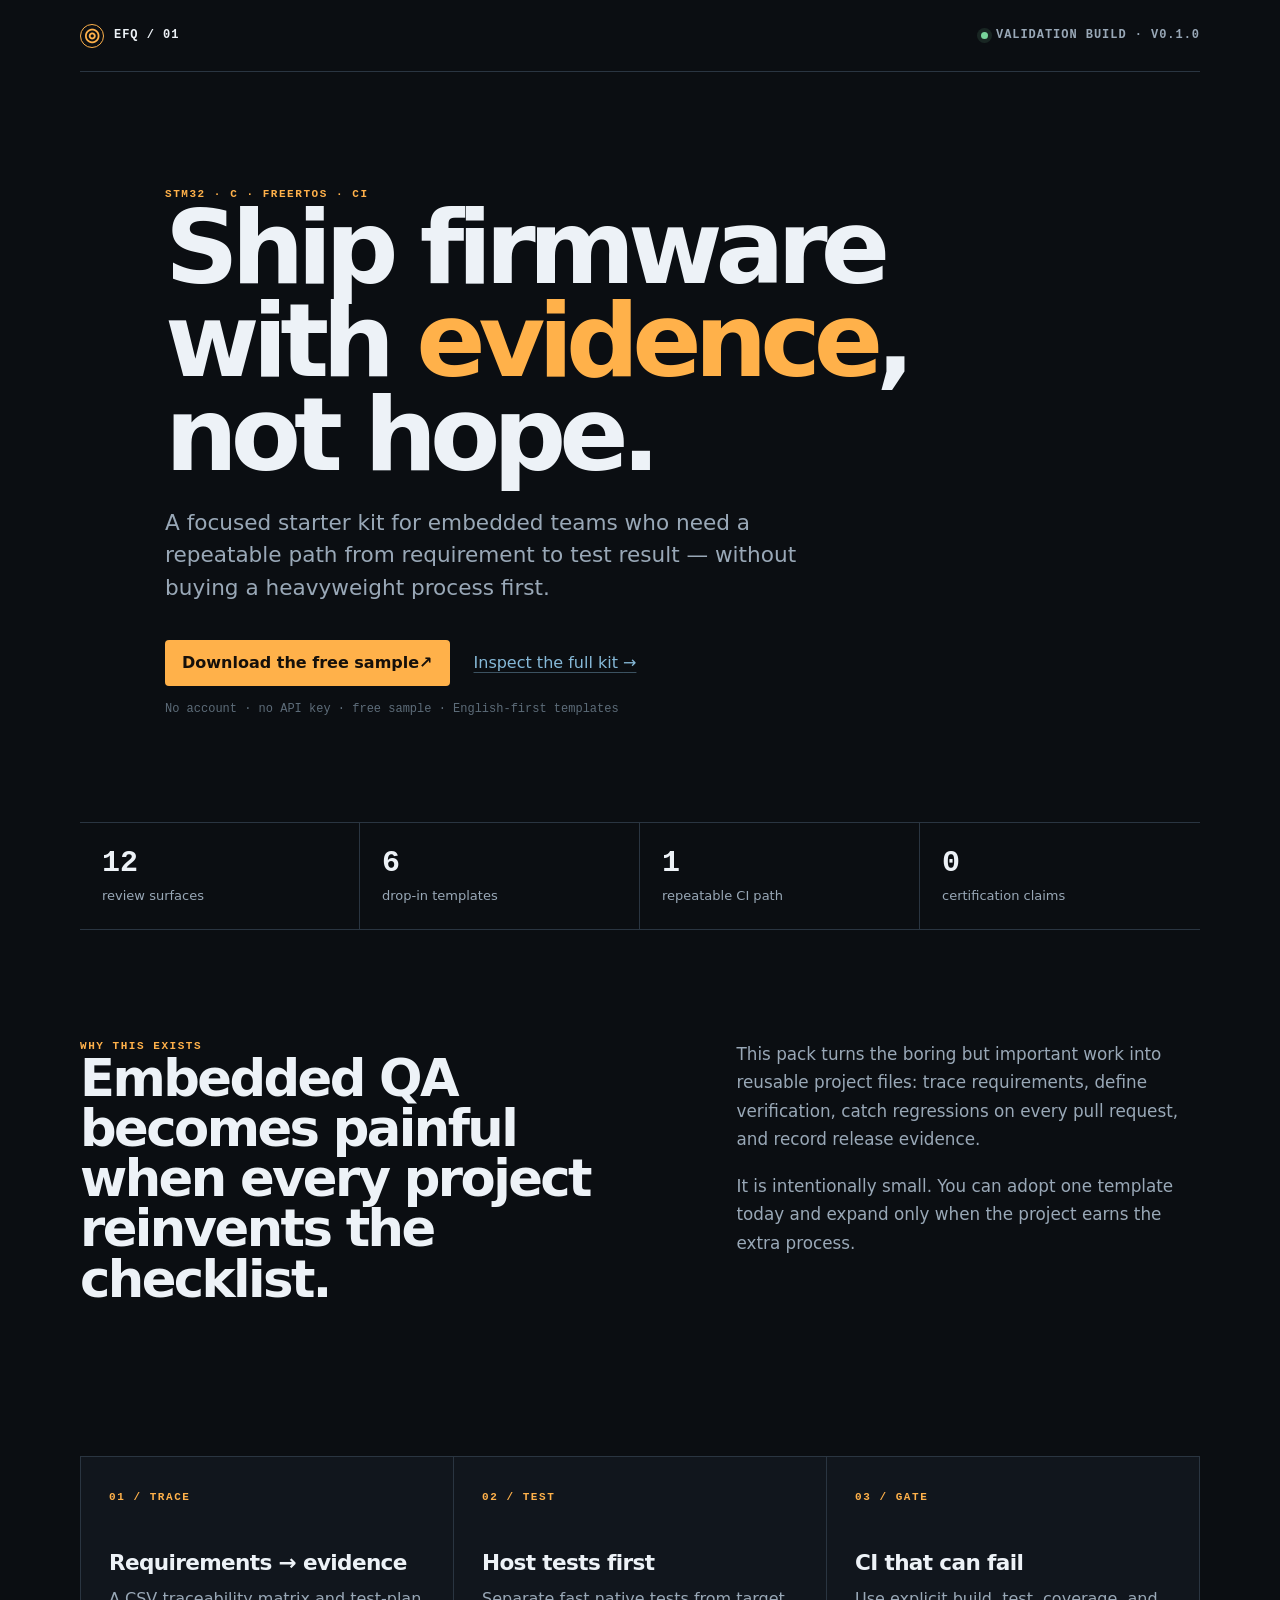
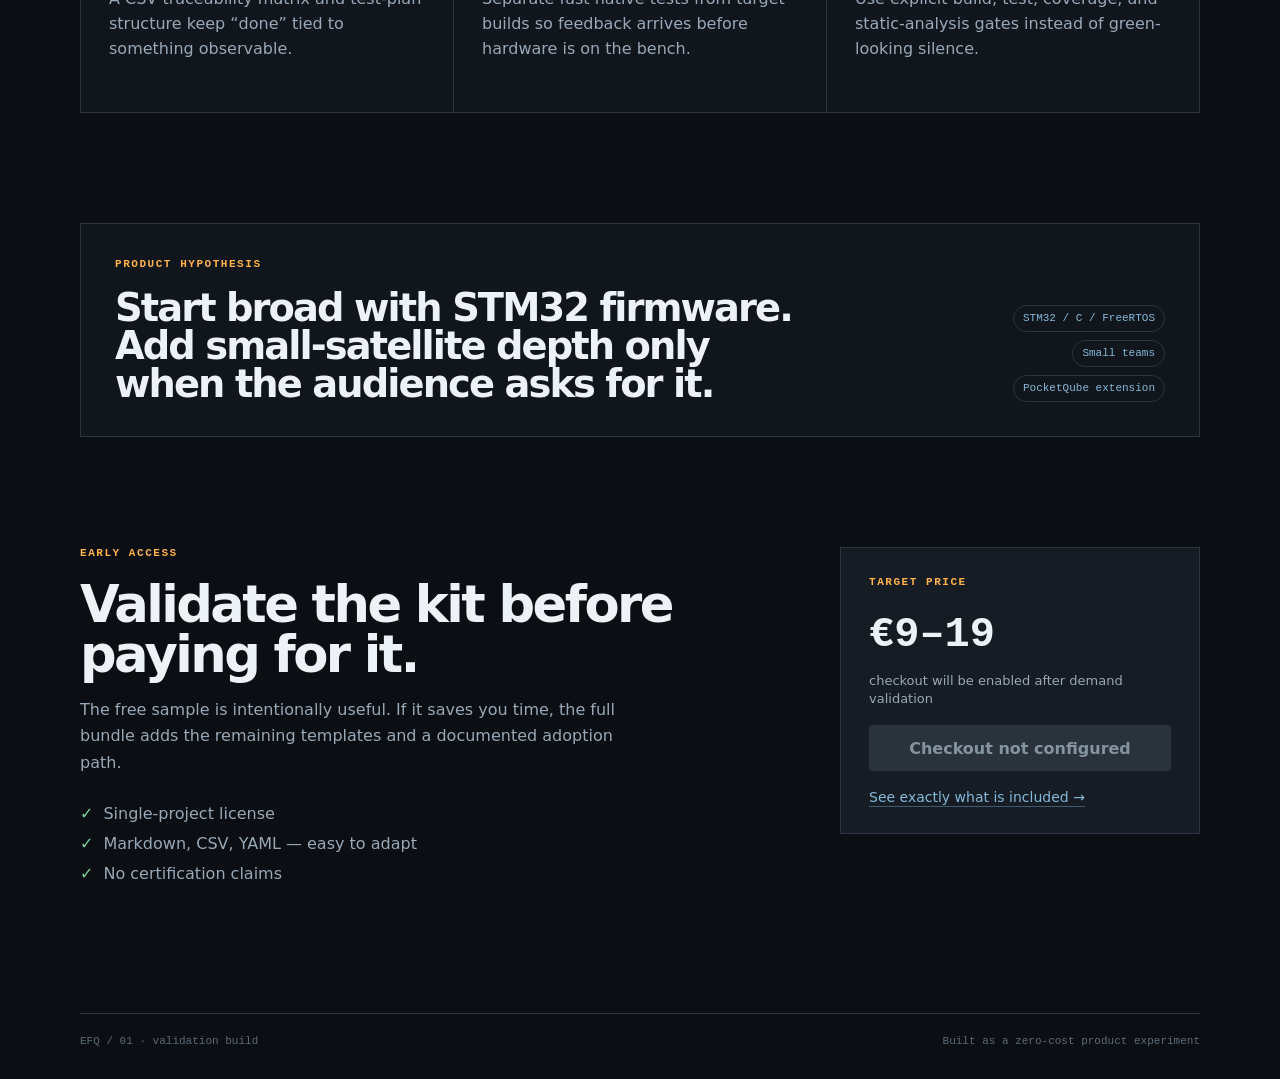
==== site/index.html @ 73459c37 "feat: create embedded firmware QA product validation kit" ====
<!doctype html>
<html lang="en">
<head>
  <meta charset="utf-8">
  <meta name="viewport" content="width=device-width, initial-scale=1">
  <meta name="description" content="A practical STM32 embedded firmware QA starter kit: tests, traceability, CI, and fault-handling templates.">
  <meta name="theme-color" content="#0b0e12">
  <title>STM32 Embedded Firmware QA Starter Kit</title>
  <link rel="stylesheet" href="styles.css">
</head>
<body>
  <header class="topbar">
    <a class="brand" href="./" aria-label="Embedded Firmware QA home">
      <span class="brand-mark" aria-hidden="true">◎</span>
      <span>EFQ / 01</span>
    </a>
    <span class="status"><i></i> validation build · v0.1.0</span>
  </header>

  <main>
    <section class="hero shell">
      <div class="eyebrow">STM32 · C · FREERTOS · CI</div>
      <h1>Ship firmware with <em>evidence</em>, not hope.</h1>
      <p class="lede">A focused starter kit for embedded teams who need a repeatable path from requirement to test result — without buying a heavyweight process first.</p>
      <div class="hero-actions">
        <a class="button button-primary" href="sample-checklist.md">Download the free sample <span>↗</span></a>
        <a class="text-link" href="kit-preview.html">Inspect the full kit <span>→</span></a>
      </div>
      <p class="microcopy">No account · no API key · free sample · English-first templates</p>
    </section>

    <section class="signal-bar shell" aria-label="Kit summary">
      <div><strong>12</strong><span>review surfaces</span></div>
      <div><strong>6</strong><span>drop-in templates</span></div>
      <div><strong>1</strong><span>repeatable CI path</span></div>
      <div><strong>0</strong><span>certification claims</span></div>
    </section>

    <section class="split shell">
      <div>
        <div class="section-kicker">WHY THIS EXISTS</div>
        <h2>Embedded QA becomes painful when every project reinvents the checklist.</h2>
      </div>
      <div class="prose">
        <p>This pack turns the boring but important work into reusable project files: trace requirements, define verification, catch regressions on every pull request, and record release evidence.</p>
        <p>It is intentionally small. You can adopt one template today and expand only when the project earns the extra process.</p>
      </div>
    </section>

    <section class="cards shell" aria-label="What's inside">
      <article class="card">
        <span class="card-index">01 / TRACE</span>
        <h3>Requirements → evidence</h3>
        <p>A CSV traceability matrix and test-plan structure keep “done” tied to something observable.</p>
      </article>
      <article class="card">
        <span class="card-index">02 / TEST</span>
        <h3>Host tests first</h3>
        <p>Separate fast native tests from target builds so feedback arrives before hardware is on the bench.</p>
      </article>
      <article class="card">
        <span class="card-index">03 / GATE</span>
        <h3>CI that can fail</h3>
        <p>Use explicit build, test, coverage, and static-analysis gates instead of green-looking silence.</p>
      </article>
    </section>

    <section class="callout shell">
      <div>
        <div class="section-kicker">PRODUCT HYPOTHESIS</div>
        <h2>Start broad with STM32 firmware. Add small-satellite depth only when the audience asks for it.</h2>
      </div>
      <div class="callout-meta">
        <span class="pill">STM32 / C / FreeRTOS</span>
        <span class="pill">Small teams</span>
        <span class="pill">PocketQube extension</span>
      </div>
    </section>

    <section class="offer shell">
      <div class="offer-copy">
        <div class="section-kicker">EARLY ACCESS</div>
        <h2>Validate the kit before paying for it.</h2>
        <p>The free sample is intentionally useful. If it saves you time, the full bundle adds the remaining templates and a documented adoption path.</p>
        <ul class="ticks">
          <li>Single-project license</li>
          <li>Markdown, CSV, YAML — easy to adapt</li>
          <li>No certification claims</li>
        </ul>
      </div>
      <div class="offer-panel" id="checkout">
        <span class="price-label">TARGET PRICE</span>
        <strong class="price">€9–19</strong>
        <span class="price-note">checkout will be enabled after demand validation</span>
        <a class="button button-disabled" data-checkout-url="" href="#checkout" aria-disabled="true">Checkout not configured</a>
        <a class="text-link" href="kit-preview.html">See exactly what is included →</a>
      </div>
    </section>
  </main>

  <footer class="footer shell">
    <span>EFQ / 01 · validation build</span>
    <span>Built as a zero-cost product experiment</span>
  </footer>
  <script src="site.js" defer></script>
</body>
</html>
---- site/styles.css ----
:root {
  --bg: #0b0e12;
  --panel: #11161d;
  --panel-2: #151c24;
  --line: #2a3541;
  --text: #edf2f7;
  --muted: #99a8b7;
  --faint: #5d6c79;
  --orange: #ffb14a;
  --blue: #86b9d8;
  --green: #78d49b;
  --max: 1120px;
}

* { box-sizing: border-box; }
html { background: var(--bg); color: var(--text); font-family: Inter, ui-sans-serif, system-ui, -apple-system, BlinkMacSystemFont, "Segoe UI", sans-serif; }
body { margin: 0; min-width: 320px; background: var(--bg); }
a { color: inherit; }
.shell { width: min(calc(100% - 40px), var(--max)); margin-inline: auto; }
.topbar { width: min(calc(100% - 40px), var(--max)); margin: 0 auto; min-height: 72px; display: flex; align-items: center; justify-content: space-between; border-bottom: 1px solid var(--line); color: var(--muted); font: 600 12px/1.2 ui-monospace, SFMono-Regular, Menlo, monospace; letter-spacing: .08em; text-transform: uppercase; }
.brand { display: inline-flex; align-items: center; gap: 10px; text-decoration: none; color: var(--text); }
.brand-mark { display: grid; place-items: center; width: 24px; height: 24px; border: 1px solid var(--orange); border-radius: 50%; color: var(--orange); font-size: 18px; line-height: 1; }
.status { display: inline-flex; align-items: center; gap: 8px; }
.status i { display: inline-block; width: 7px; height: 7px; border-radius: 50%; background: var(--green); box-shadow: 0 0 0 4px rgba(120, 212, 155, .12); }
.hero { padding: 116px 0 92px; max-width: 950px; }
.eyebrow, .section-kicker, .card-index, .price-label { color: var(--orange); font: 700 11px/1.2 ui-monospace, SFMono-Regular, Menlo, monospace; letter-spacing: .14em; text-transform: uppercase; }
h1, h2, h3, p { margin-top: 0; }
h1 { max-width: 850px; margin-bottom: 26px; font-size: clamp(3.4rem, 8vw, 7.4rem); line-height: .91; letter-spacing: -.07em; font-weight: 720; }
h1 em { color: var(--orange); font-style: normal; }
.lede { max-width: 650px; color: var(--muted); font-size: clamp(1.1rem, 2vw, 1.35rem); line-height: 1.5; }
.hero-actions { display: flex; align-items: center; flex-wrap: wrap; gap: 24px; margin-top: 36px; }
.button { display: inline-flex; align-items: center; justify-content: center; min-height: 46px; padding: 0 17px; border-radius: 4px; text-decoration: none; font-weight: 750; transition: transform 150ms ease, background-color 150ms ease, color 150ms ease; }
.button:active { transform: scale(.96); }
.button-primary { background: var(--orange); color: #16100a; }
.button-primary:hover { background: #ffc36b; }
.button-disabled { background: #2a333c; color: #8493a0; cursor: not-allowed; }
.text-link { color: var(--blue); text-underline-offset: 4px; text-decoration-color: rgba(134, 185, 216, .4); }
.text-link:hover { color: var(--text); }
.microcopy { margin-top: 15px; color: var(--faint); font: 12px/1.4 ui-monospace, SFMono-Regular, Menlo, monospace; }
.signal-bar { display: grid; grid-template-columns: repeat(4, 1fr); border-block: 1px solid var(--line); }
.signal-bar div { min-height: 105px; padding: 25px 22px; border-right: 1px solid var(--line); }
.signal-bar div:last-child { border-right: 0; }
.signal-bar strong { display: block; margin-bottom: 7px; color: var(--text); font: 700 30px/1 ui-monospace, SFMono-Regular, Menlo, monospace; }
.signal-bar span { color: var(--muted); font-size: 13px; }
.split { display: grid; grid-template-columns: 1.1fr .9fr; gap: 90px; padding: 110px 0; }
h2 { font-size: clamp(2rem, 4vw, 3.6rem); line-height: .98; letter-spacing: -.05em; font-weight: 680; }
.prose { max-width: 500px; color: var(--muted); line-height: 1.7; font-size: 1.05rem; }
.prose p + p { margin-top: 18px; }
.cards { display: grid; grid-template-columns: repeat(3, 1fr); gap: 1px; background: var(--line); border: 1px solid var(--line); }
.card { min-height: 255px; padding: 28px; background: var(--panel); }
.card h3 { margin: 46px 0 12px; font-size: 1.35rem; letter-spacing: -.03em; }
.card p { color: var(--muted); line-height: 1.55; }
.callout { display: flex; align-items: end; justify-content: space-between; gap: 40px; margin-top: 110px; padding: 34px; border: 1px solid var(--line); background: var(--panel); }
.callout h2 { max-width: 680px; margin: 18px 0 0; font-size: clamp(1.8rem, 3vw, 2.65rem); }
.callout-meta { display: flex; flex-direction: column; align-items: flex-end; gap: 8px; white-space: nowrap; }
.pill { padding: 7px 9px; border: 1px solid var(--line); border-radius: 999px; color: var(--blue); font: 11px/1 ui-monospace, SFMono-Regular, Menlo, monospace; }
.offer { display: grid; grid-template-columns: 1fr 360px; gap: 70px; padding: 110px 0 130px; }
.offer-copy h2 { max-width: 620px; margin: 18px 0; }
.offer-copy p { max-width: 550px; color: var(--muted); line-height: 1.65; }
.ticks { display: grid; gap: 11px; padding: 0; margin: 28px 0 0; list-style: none; color: var(--muted); }
.ticks li::before { content: "✓"; margin-right: 10px; color: var(--green); font-weight: 800; }
.offer-panel { align-self: start; display: grid; gap: 16px; padding: 28px; border: 1px solid var(--line); background: var(--panel-2); }
.price { display: block; margin-top: 8px; color: var(--text); font: 700 42px/1 ui-monospace, SFMono-Regular, Menlo, monospace; }
.price-note { color: var(--muted); font-size: 13px; line-height: 1.45; }
.offer-panel .text-link { margin-top: 2px; font-size: 14px; }
.footer { display: flex; justify-content: space-between; gap: 20px; padding: 20px 0 30px; border-top: 1px solid var(--line); color: var(--faint); font: 11px/1.4 ui-monospace, SFMono-Regular, Menlo, monospace; }
@media (max-width: 760px) {
  .shell, .topbar { width: min(calc(100% - 28px), var(--max)); }
  .hero { padding: 78px 0 70px; }
  .status { display: none; }
  .signal-bar { grid-template-columns: repeat(2, 1fr); }
  .signal-bar div:nth-child(2) { border-right: 0; }
  .signal-bar div:nth-child(-n+2) { border-bottom: 1px solid var(--line); }
  .split, .offer { grid-template-columns: 1fr; gap: 30px; padding: 78px 0; }
  .cards { grid-template-columns: 1fr; }
  .callout { align-items: flex-start; flex-direction: column; margin-top: 78px; }
  .callout-meta { align-items: flex-start; }
  .footer { flex-direction: column; }
}
@media (prefers-reduced-motion: reduce) { *, *::before, *::after { scroll-behavior: auto !important; transition-duration: .01ms !important; } }
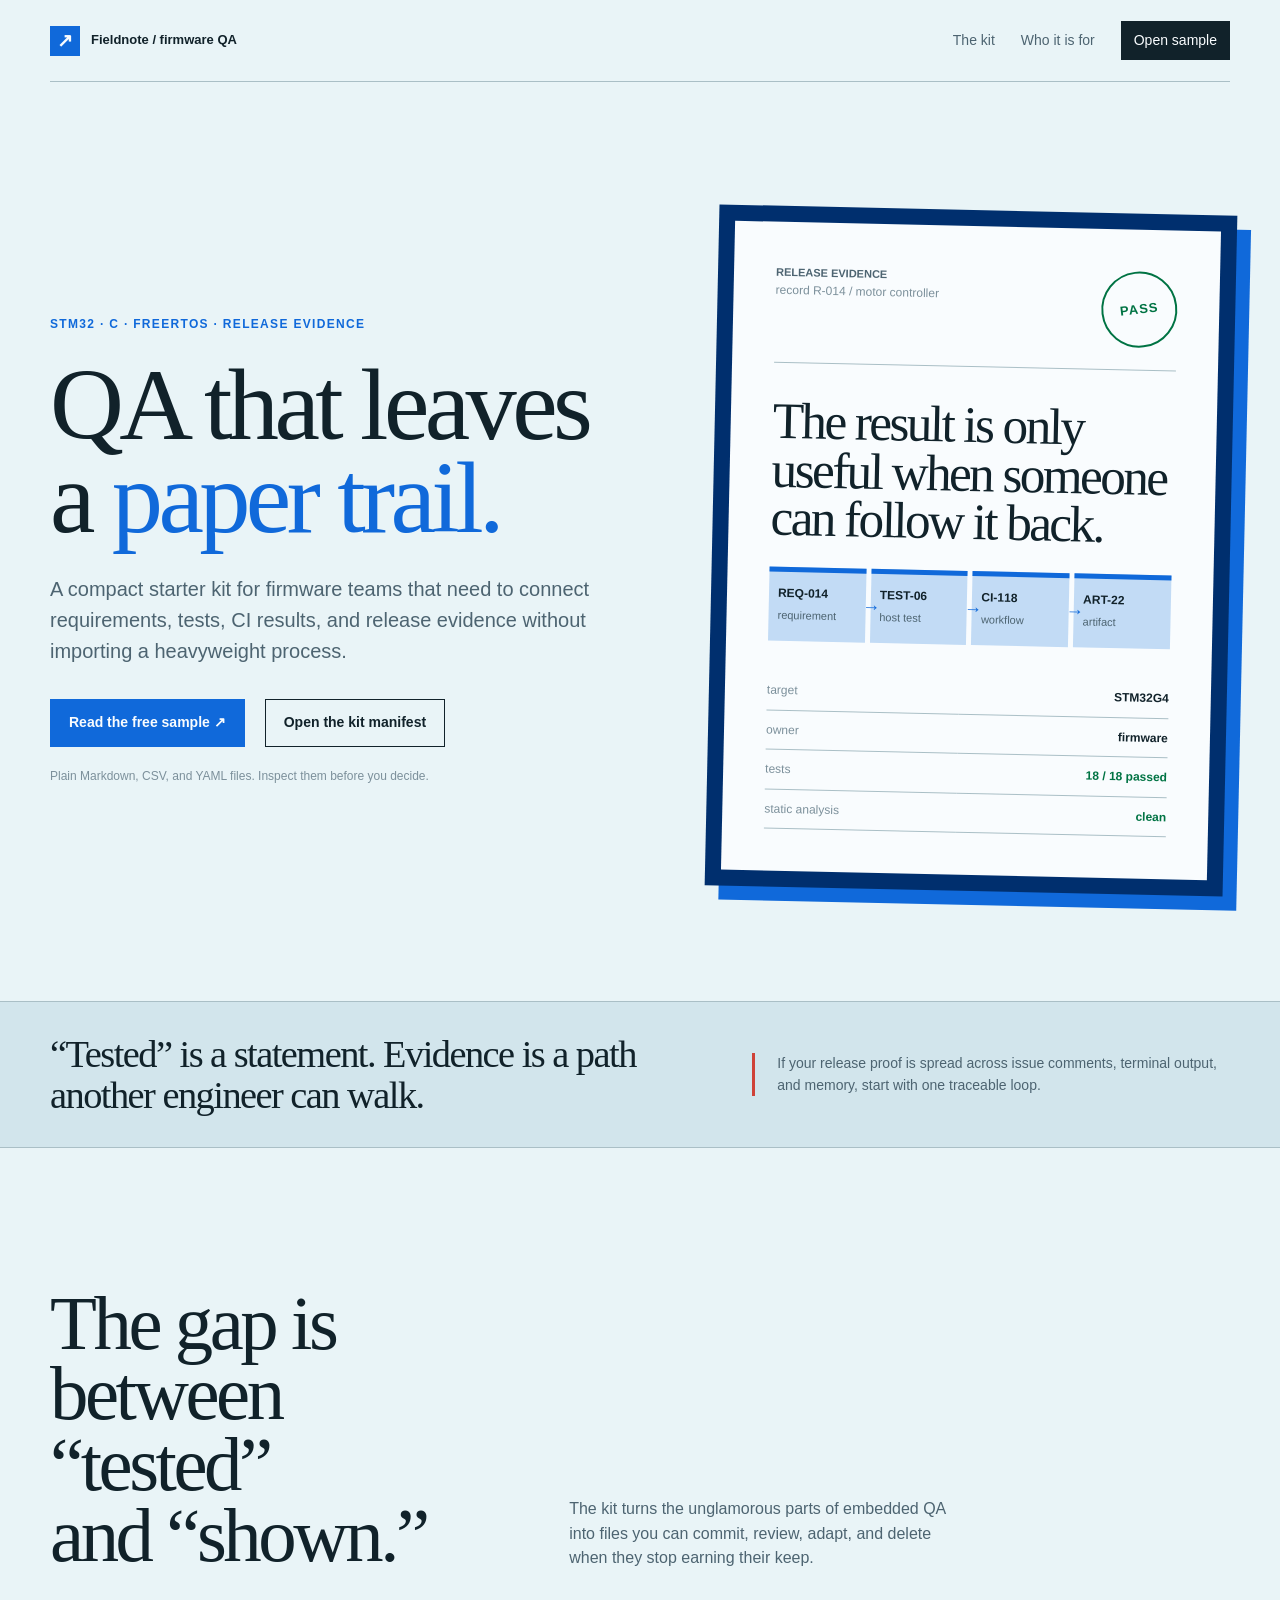
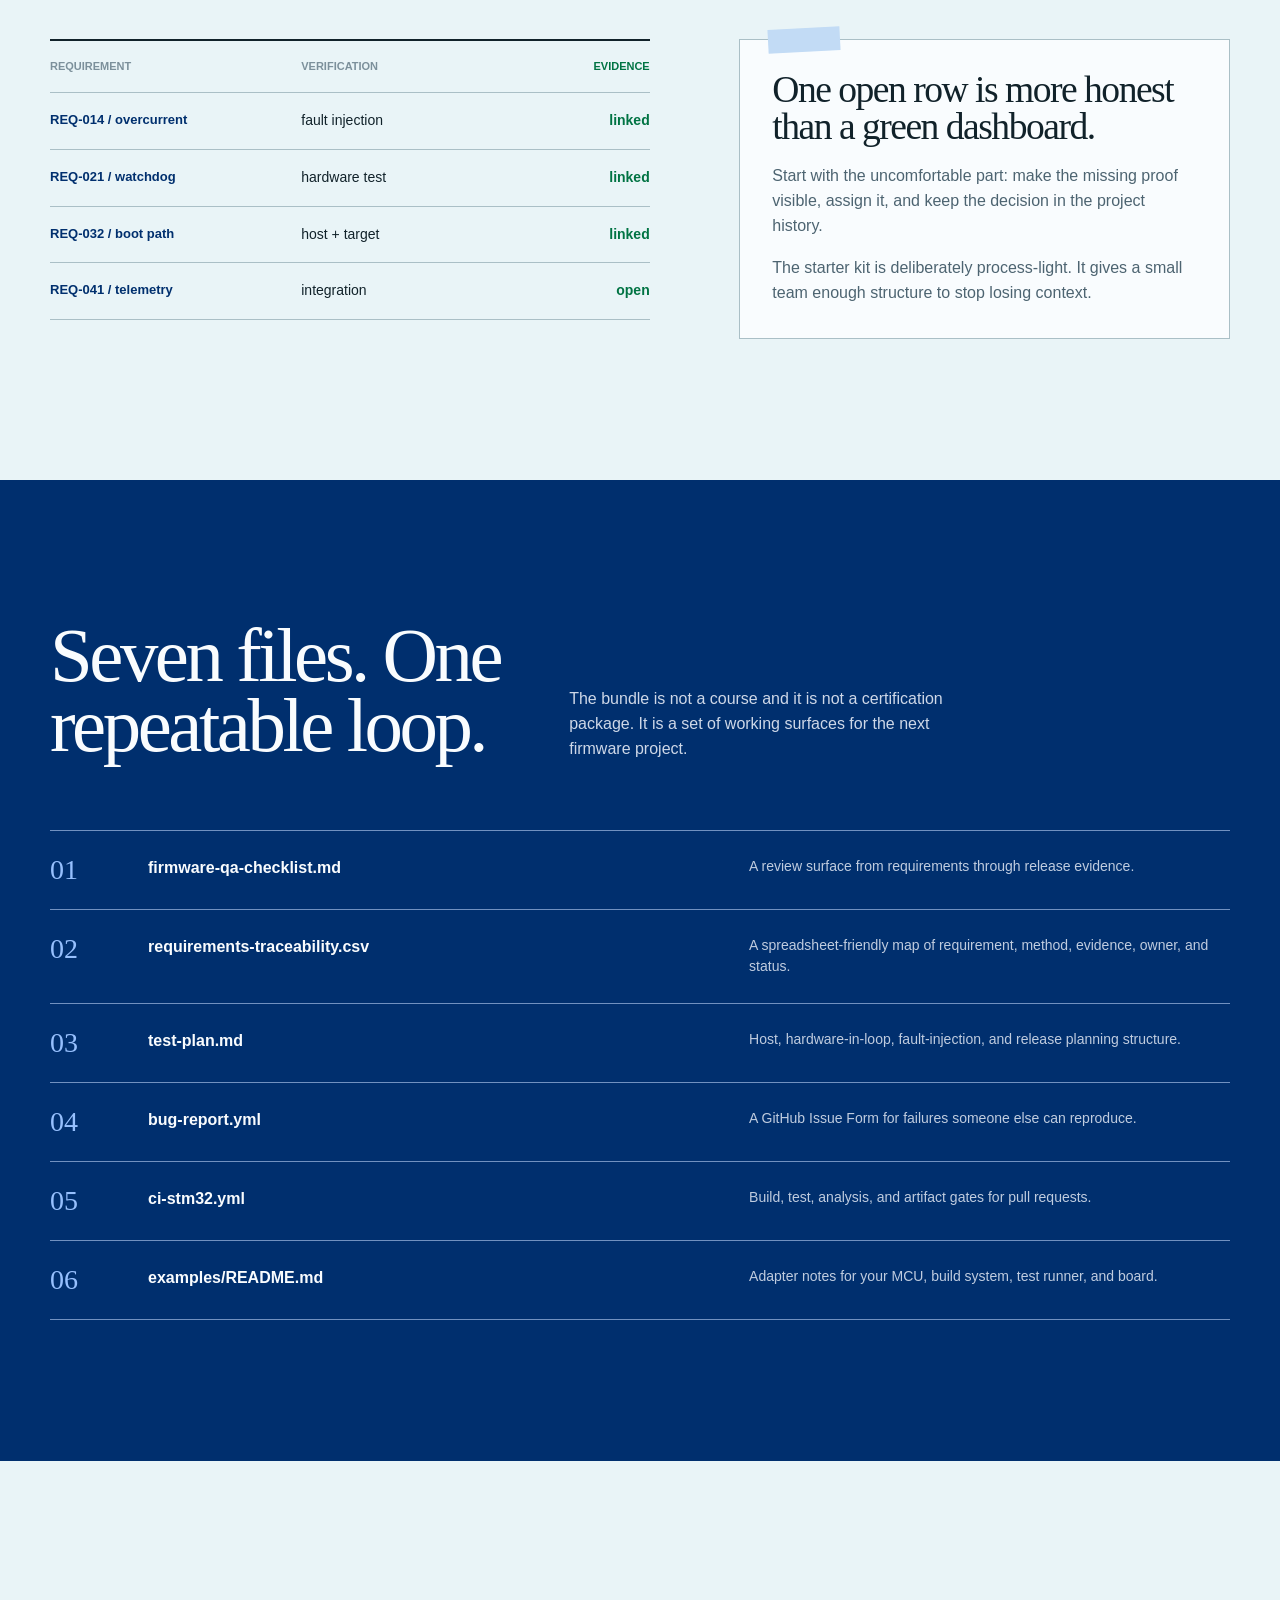
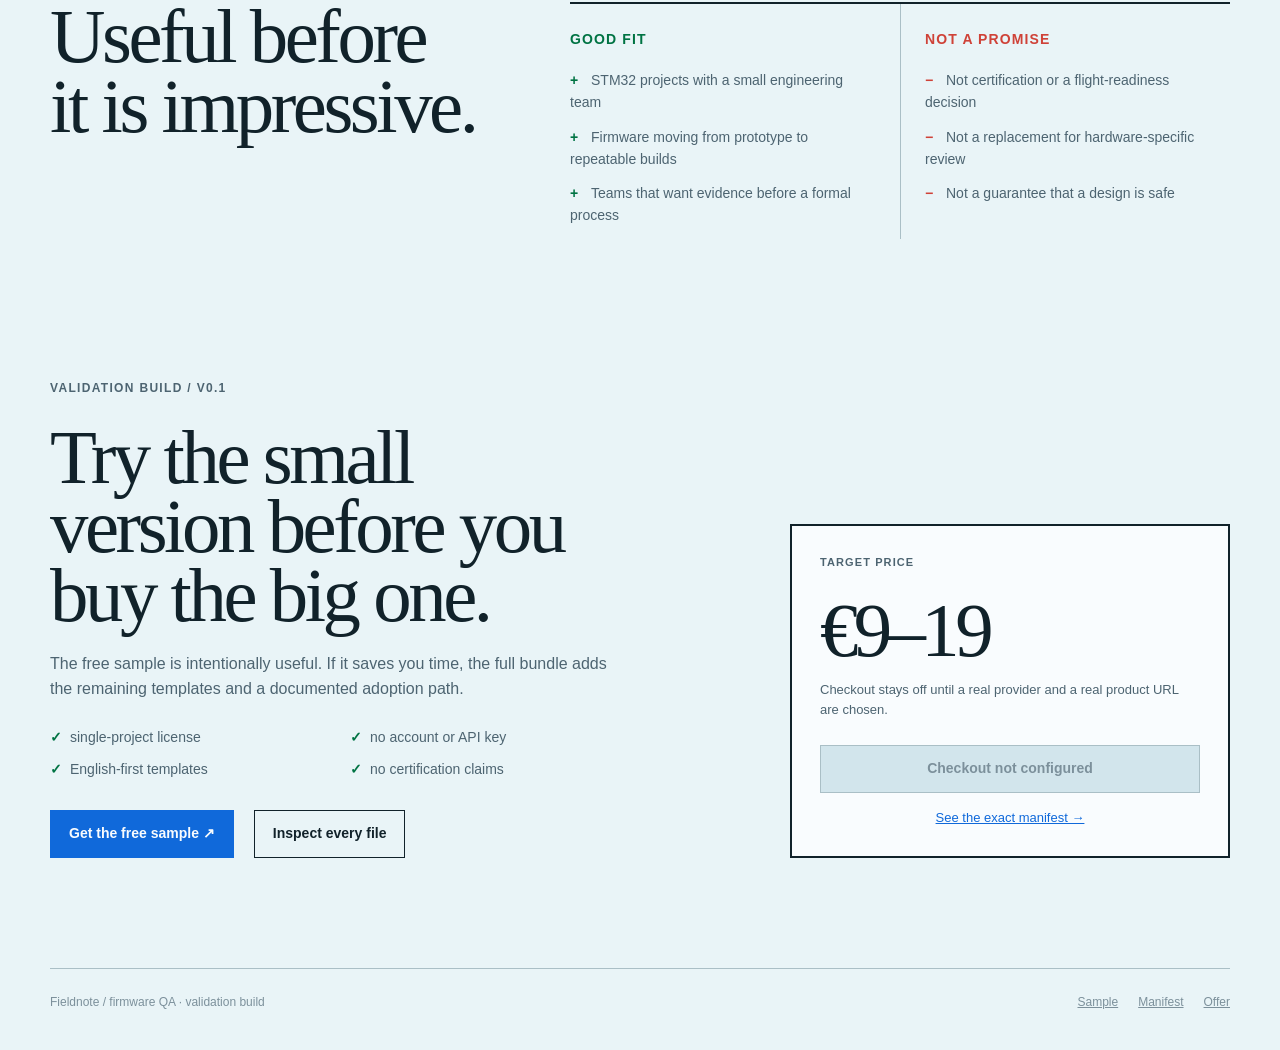
==== commit 7b17d0f0: "redesign: replace generic EFQ landing with Fieldnote report system" ====
--- a/site/index.html
+++ b/site/index.html
@@ -3,105 +3,366 @@
 <head>
   <meta charset="utf-8">
   <meta name="viewport" content="width=device-width, initial-scale=1">
-  <meta name="description" content="A practical STM32 embedded firmware QA starter kit: tests, traceability, CI, and fault-handling templates.">
-  <meta name="theme-color" content="#0b0e12">
+  <meta name="description" content="A practical STM32 embedded firmware QA starter kit: traceability, tests, CI, and release evidence templates.">
+  <meta name="theme-color" content="#eef2f4">
   <title>STM32 Embedded Firmware QA Starter Kit</title>
-  <link rel="stylesheet" href="styles.css">
+  <style>
+:root {
+  --paper: oklch(96% 0.012 220);
+  --paper-deep: oklch(91% 0.022 220);
+  --white: oklch(99% 0.004 220);
+  --ink: oklch(24% 0.028 232);
+  --muted: oklch(49% 0.035 232);
+  --quiet: oklch(64% 0.028 232);
+  --line: oklch(79% 0.025 220);
+  --blue: oklch(54% 0.19 258);
+  --blue-deep: oklch(32% 0.12 258);
+  --blue-pale: oklch(88% 0.045 250);
+  --red: oklch(58% 0.18 28);
+  --green: oklch(48% 0.13 160);
+  --max: 1180px;
+  --display: Georgia, "Times New Roman", serif;
+  --text: Arial, Helvetica, sans-serif;
+  --ease-out: cubic-bezier(0.23, 1, 0.32, 1);
+}
+
+* { box-sizing: border-box; }
+html { scroll-behavior: smooth; color-scheme: light; background: var(--paper); }
+body {
+  margin: 0;
+  min-width: 320px;
+  color: var(--ink);
+  background: var(--paper);
+  font-family: var(--text);
+  font-size: 16px;
+  line-height: 1.55;
+}
+a { color: inherit; }
+img, svg { display: block; max-width: 100%; }
+button, a { -webkit-tap-highlight-color: transparent; }
+:focus-visible { outline: 3px solid var(--blue); outline-offset: 4px; }
+
+.shell { width: min(calc(100% - 48px), var(--max)); margin-inline: auto; }
+.site-header {
+  display: flex;
+  align-items: center;
+  justify-content: space-between;
+  min-height: 82px;
+  border-bottom: 1px solid var(--line);
+}
+.wordmark { display: inline-flex; align-items: center; gap: 11px; text-decoration: none; font-size: 13px; font-weight: 800; }
+.wordmark-mark { display: grid; place-items: center; width: 30px; height: 30px; color: var(--white); background: var(--blue); font-family: var(--display); font-size: 19px; line-height: 1; }
+.header-nav { display: flex; align-items: center; gap: 26px; font-size: 14px; }
+.header-nav a { text-decoration: none; color: var(--muted); }
+.header-nav a:hover { color: var(--blue); }
+.header-nav .nav-cta { padding: 9px 13px; color: var(--white); background: var(--ink); }
+
+.hero { display: grid; grid-template-columns: minmax(0, 1.05fr) minmax(360px, .95fr); gap: clamp(42px, 7vw, 100px); align-items: center; padding: clamp(72px, 10vw, 138px) 0 110px; }
+.hero-copy { max-width: 650px; }
+.kicker { margin-bottom: 24px; color: var(--blue); font-size: 12px; font-weight: 800; letter-spacing: .11em; text-transform: uppercase; }
+h1, h2, h3, p { margin-top: 0; }
+h1, h2 { font-family: var(--display); font-weight: 400; letter-spacing: -.045em; text-wrap: balance; }
+h1 { max-width: 680px; margin-bottom: 30px; font-size: clamp(3.6rem, 8vw, 7.6rem); line-height: .91; }
+h1 em { color: var(--blue); font-style: normal; }
+.lede { max-width: 590px; margin-bottom: 32px; color: var(--muted); font-size: clamp(1.08rem, 1.8vw, 1.25rem); line-height: 1.55; text-wrap: pretty; }
+.actions { display: flex; align-items: center; flex-wrap: wrap; gap: 20px; }
+.button { display: inline-flex; align-items: center; justify-content: center; min-height: 48px; padding: 0 18px; border: 1px solid transparent; text-decoration: none; font-size: 14px; font-weight: 800; transition: transform 160ms var(--ease-out), background-color 160ms ease, color 160ms ease, border-color 160ms ease; }
+.button:active { transform: scale(.97); }
+.button-primary { color: var(--white); background: var(--blue); }
+.button-primary:hover { background: var(--blue-deep); }
+.button-secondary { border-color: var(--ink); color: var(--ink); background: transparent; }
+.button-secondary:hover { color: var(--white); background: var(--ink); }
+.button-disabled { color: var(--quiet); border-color: var(--line); background: var(--paper-deep); cursor: not-allowed; }
+.hero-caption { margin: 20px 0 0; color: var(--quiet); font-size: 12px; }
+
+.evidence-card { position: relative; padding: 16px; background: var(--blue-deep); box-shadow: 14px 14px 0 var(--blue); transform: rotate(1.25deg); }
+.evidence-sheet { min-height: 450px; padding: clamp(24px, 4vw, 42px); background: var(--white); }
+.sheet-top { display: flex; align-items: flex-start; justify-content: space-between; gap: 20px; padding-bottom: 22px; border-bottom: 1px solid var(--line); }
+.sheet-label { color: var(--muted); font-size: 11px; font-weight: 800; text-transform: uppercase; }
+.sheet-id { color: var(--quiet); font-size: 12px; }
+.pass-stamp { display: inline-grid; place-items: center; width: 76px; height: 76px; border: 2px solid var(--green); border-radius: 50%; color: var(--green); font-size: 13px; font-weight: 900; letter-spacing: .08em; transform: rotate(-8deg); }
+.sheet-title { margin: 34px 0 24px; font-family: var(--display); font-size: clamp(2rem, 4vw, 3.25rem); font-weight: 400; letter-spacing: -.05em; line-height: .95; }
+.evidence-rail { display: grid; grid-template-columns: repeat(4, 1fr); gap: 5px; margin: 22px 0 30px; }
+.rail-step { position: relative; min-height: 74px; padding: 12px 9px; border-top: 5px solid var(--blue); background: var(--blue-pale); }
+.rail-step::after { content: "→"; position: absolute; top: 20px; right: -15px; z-index: 1; color: var(--blue); font-size: 18px; font-weight: 700; }
+.rail-step:last-child::after { display: none; }
+.rail-step strong, .rail-step span { display: block; }
+.rail-step strong { margin-bottom: 6px; font-size: 12px; }
+.rail-step span { color: var(--muted); font-size: 11px; line-height: 1.2; }
+.sheet-table { width: 100%; border-collapse: collapse; font-size: 12px; }
+.sheet-table th, .sheet-table td { padding: 10px 0; border-bottom: 1px solid var(--line); text-align: left; }
+.sheet-table th { color: var(--quiet); font-weight: 400; }
+.sheet-table td { font-weight: 700; }
+.sheet-table td:last-child { text-align: right; }
+.ok { color: var(--green); }
+
+.intro-band { border-block: 1px solid var(--line); background: var(--paper-deep); }
+.intro-band-inner { display: grid; grid-template-columns: 1.15fr .85fr; gap: 56px; align-items: center; padding: 32px 0; }
+.intro-band p { margin: 0; font-family: var(--display); font-size: clamp(1.45rem, 3vw, 2.45rem); line-height: 1.05; letter-spacing: -.04em; }
+.intro-band aside { padding-left: 22px; border-left: 3px solid var(--red); color: var(--muted); font-size: 14px; }
+
+.section { padding: clamp(84px, 11vw, 150px) 0; }
+.section-heading { display: grid; grid-template-columns: .82fr 1.18fr; gap: 60px; align-items: end; margin-bottom: 68px; }
+.section-heading h2 { max-width: 720px; margin: 0; font-size: clamp(2.7rem, 6vw, 5.5rem); line-height: .92; }
+.section-heading p { max-width: 390px; margin: 0; color: var(--muted); }
+.trace-layout { display: grid; grid-template-columns: 1.1fr .9fr; gap: clamp(36px, 7vw, 100px); align-items: start; }
+.trace-table { border-top: 2px solid var(--ink); }
+.trace-row { display: grid; grid-template-columns: 1.2fr .8fr .9fr; gap: 18px; padding: 17px 0; border-bottom: 1px solid var(--line); font-size: 14px; }
+.trace-row.header { color: var(--quiet); font-size: 11px; font-weight: 800; text-transform: uppercase; }
+.trace-row code { color: var(--blue-deep); font-family: var(--text); font-size: 13px; font-weight: 800; }
+.trace-row span:last-child { color: var(--green); font-weight: 800; text-align: right; }
+.margin-note { position: relative; padding: 32px; border: 1px solid var(--line); background: var(--white); }
+.margin-note::before { content: ""; position: absolute; top: -12px; left: 28px; width: 72px; height: 24px; background: var(--blue-pale); transform: rotate(-3deg); }
+.margin-note h3 { margin-bottom: 18px; font-family: var(--display); font-size: 2.35rem; font-weight: 400; line-height: .98; letter-spacing: -.04em; }
+.margin-note p { margin-bottom: 18px; color: var(--muted); }
+.margin-note p:last-child { margin-bottom: 0; }
+
+.blue-field { color: var(--white); background: var(--blue-deep); }
+.blue-field .section-heading p { color: oklch(88% .025 258); }
+.blue-field .section-heading h2 { color: var(--white); }
+.file-list { border-top: 1px solid oklch(65% .08 258); }
+.file-item { display: grid; grid-template-columns: 74px 1.2fr 1fr; gap: 24px; align-items: start; padding: 25px 0; border-bottom: 1px solid oklch(65% .08 258); }
+.file-number { color: oklch(80% .1 258); font-family: var(--display); font-size: 1.75rem; line-height: 1; }
+.file-name { font-size: 1rem; font-weight: 800; }
+.file-purpose { color: oklch(84% .03 258); font-size: 14px; }
+
+.fit-section { display: grid; grid-template-columns: .8fr 1.2fr; gap: 80px; align-items: start; }
+.fit-section h2 { margin: 0; font-size: clamp(2.7rem, 6vw, 5rem); line-height: .92; }
+.fit-columns { display: grid; grid-template-columns: 1fr 1fr; gap: 0; border-top: 2px solid var(--ink); }
+.fit-column { padding: 25px 24px 12px 0; }
+.fit-column + .fit-column { padding-left: 24px; border-left: 1px solid var(--line); }
+.fit-column h3 { margin-bottom: 20px; font-size: 14px; text-transform: uppercase; letter-spacing: .08em; }
+.fit-column:first-child h3 { color: var(--green); }
+.fit-column:last-child h3 { color: var(--red); }
+.fit-column ul { display: grid; gap: 13px; padding: 0; margin: 0; list-style: none; color: var(--muted); font-size: 14px; }
+.fit-column li::before { display: inline-block; width: 21px; font-weight: 900; }
+.fit-column:first-child li::before { content: "+"; color: var(--green); }
+.fit-column:last-child li::before { content: "−"; color: var(--red); }
+
+.offer-section { display: grid; grid-template-columns: 1.2fr .8fr; gap: 80px; align-items: end; padding-bottom: 110px; }
+.offer-section h2 { max-width: 700px; margin-bottom: 22px; font-size: clamp(2.8rem, 6vw, 5.8rem); line-height: .9; }
+.offer-section p { max-width: 570px; margin-bottom: 25px; color: var(--muted); }
+.offer-list { display: grid; grid-template-columns: repeat(2, minmax(0, 1fr)); gap: 10px 30px; max-width: 570px; padding: 0; margin: 0 0 30px; list-style: none; color: var(--muted); font-size: 14px; }
+.offer-list li::before { content: "✓"; margin-right: 8px; color: var(--green); font-weight: 800; }
+.price-sheet { padding: 28px; border: 2px solid var(--ink); background: var(--white); }
+.price-label { margin: 0 0 8px; color: var(--blue); font-size: 11px; font-weight: 800; letter-spacing: .1em; text-transform: uppercase; }
+.price { display: block; margin-bottom: 15px; font-family: var(--display); font-size: clamp(3.3rem, 6vw, 5rem); font-weight: 400; line-height: .9; letter-spacing: -.06em; }
+.price-note { margin-bottom: 22px; color: var(--muted); font-size: 13px; }
+.price-sheet .button { width: 100%; }
+.price-sheet .button + a { display: block; margin-top: 15px; color: var(--blue); font-size: 13px; text-align: center; }
+
+.site-footer { display: flex; justify-content: space-between; gap: 24px; padding: 24px 0 38px; border-top: 1px solid var(--line); color: var(--quiet); font-size: 12px; }
+.site-footer nav { display: flex; gap: 20px; }
+.site-footer a:hover { color: var(--blue); }
+
+.preview-hero { padding: 90px 0 62px; }
+.preview-hero h1 { max-width: 850px; margin-bottom: 24px; font-size: clamp(3.2rem, 7vw, 7rem); }
+.preview-hero .lede { max-width: 640px; }
+.manifest-wrap { display: grid; grid-template-columns: .72fr 1.28fr; gap: 80px; align-items: start; padding: 30px 0 120px; }
+.manifest-intro { position: sticky; top: 24px; }
+.manifest-intro h2 { margin-bottom: 18px; font-size: clamp(2.2rem, 4vw, 3.8rem); line-height: .94; }
+.manifest-intro p { color: var(--muted); }
+.manifest-index { display: grid; gap: 7px; margin-top: 28px; color: var(--quiet); font-size: 12px; }
+.manifest-index span { display: flex; justify-content: space-between; gap: 12px; padding-bottom: 7px; border-bottom: 1px solid var(--line); }
+.manifest-list { border-top: 2px solid var(--ink); }
+.manifest-row { display: grid; grid-template-columns: minmax(180px, .8fr) 1.2fr; gap: 30px; padding: 25px 0; border-bottom: 1px solid var(--line); }
+.manifest-row code { color: var(--blue-deep); font-family: var(--text); font-size: 13px; font-weight: 800; overflow-wrap: anywhere; }
+.manifest-row span { color: var(--muted); font-size: 14px; }
+.boundary { display: grid; grid-template-columns: 1fr 1fr; gap: 50px; padding: 34px; border: 1px solid var(--line); background: var(--paper-deep); }
+.boundary h2 { margin: 0; font-size: 2.25rem; line-height: .95; }
+.boundary p { margin: 0; color: var(--muted); font-size: 14px; }
+
+@media (max-width: 850px) {
+  .hero, .trace-layout, .offer-section, .manifest-wrap, .fit-section { grid-template-columns: 1fr; }
+  .hero { padding-top: 75px; }
+  .evidence-card { max-width: 650px; margin: 0 auto; }
+  .intro-band-inner, .section-heading { grid-template-columns: 1fr; gap: 22px; }
+  .section-heading { margin-bottom: 45px; }
+  .manifest-intro { position: static; }
+  .offer-section { gap: 42px; }
+}
+@media (max-width: 620px) {
+  .shell { width: min(calc(100% - 30px), var(--max)); }
+  .site-header { min-height: 70px; }
+  .header-nav a:not(.nav-cta) { display: none; }
+  h1 { font-size: clamp(3.2rem, 16vw, 5.2rem); }
+  .evidence-card { padding: 9px; box-shadow: 8px 8px 0 var(--blue); transform: none; }
+  .evidence-sheet { min-height: 0; padding: 23px 18px; }
+  .pass-stamp { width: 62px; height: 62px; font-size: 11px; }
+  .sheet-title { font-size: 2.15rem; }
+  .evidence-rail { gap: 3px; }
+  .rail-step { min-height: 64px; padding: 8px 5px; }
+  .rail-step::after { right: -11px; font-size: 13px; }
+  .rail-step strong { font-size: 10px; }
+  .rail-step span { font-size: 9px; }
+  .trace-row { grid-template-columns: 1fr 1fr; gap: 8px; }
+  .trace-row span:last-child { text-align: left; }
+  .trace-row.header span:last-child { display: none; }
+  .file-item { grid-template-columns: 45px 1fr; gap: 12px; }
+  .file-purpose { grid-column: 2; }
+  .fit-columns, .offer-list, .boundary { grid-template-columns: 1fr; }
+  .fit-column + .fit-column { padding-left: 0; border-top: 1px solid var(--line); border-left: 0; }
+  .manifest-row { grid-template-columns: 1fr; gap: 9px; }
+  .boundary { gap: 24px; }
+  .site-footer { flex-direction: column; }
+}
+@media (prefers-reduced-motion: reduce) {
+  html { scroll-behavior: auto; }
+  *, *::before, *::after { transition-duration: .01ms !important; }
+}
+
+</style>
 </head>
 <body>
-  <header class="topbar">
-    <a class="brand" href="./" aria-label="Embedded Firmware QA home">
-      <span class="brand-mark" aria-hidden="true">◎</span>
-      <span>EFQ / 01</span>
+  <header class="site-header shell">
+    <a class="wordmark" href="./" aria-label="Embedded Firmware QA home">
+      <span class="wordmark-mark" aria-hidden="true">↗</span>
+      <span>Fieldnote / firmware QA</span>
     </a>
-    <span class="status"><i></i> validation build · v0.1.0</span>
+    <nav class="header-nav" aria-label="Primary navigation">
+      <a href="#kit">The kit</a>
+      <a href="#fit">Who it is for</a>
+      <a class="nav-cta" href="sample-checklist.md">Open sample</a>
+    </nav>
   </header>
 
   <main>
     <section class="hero shell">
-      <div class="eyebrow">STM32 · C · FREERTOS · CI</div>
-      <h1>Ship firmware with <em>evidence</em>, not hope.</h1>
-      <p class="lede">A focused starter kit for embedded teams who need a repeatable path from requirement to test result — without buying a heavyweight process first.</p>
-      <div class="hero-actions">
-        <a class="button button-primary" href="sample-checklist.md">Download the free sample <span>↗</span></a>
-        <a class="text-link" href="kit-preview.html">Inspect the full kit <span>→</span></a>
-      </div>
-      <p class="microcopy">No account · no API key · free sample · English-first templates</p>
-    </section>
-
-    <section class="signal-bar shell" aria-label="Kit summary">
-      <div><strong>12</strong><span>review surfaces</span></div>
-      <div><strong>6</strong><span>drop-in templates</span></div>
-      <div><strong>1</strong><span>repeatable CI path</span></div>
-      <div><strong>0</strong><span>certification claims</span></div>
-    </section>
-
-    <section class="split shell">
+      <div class="hero-copy">
+        <p class="kicker">STM32 · C · FREERTOS · RELEASE EVIDENCE</p>
+        <h1>QA that leaves a <em>paper trail.</em></h1>
+        <p class="lede">A compact starter kit for firmware teams that need to connect requirements, tests, CI results, and release evidence without importing a heavyweight process.</p>
+        <div class="actions">
+          <a class="button button-primary" href="sample-checklist.md">Read the free sample ↗</a>
+          <a class="button button-secondary" href="kit-preview.html">Open the kit manifest</a>
+        </div>
+        <p class="hero-caption">Plain Markdown, CSV, and YAML files. Inspect them before you decide.</p>
+      </div>
+
+      <div class="evidence-card" aria-label="Example release evidence sheet">
+        <div class="evidence-sheet">
+          <div class="sheet-top">
+            <div>
+              <div class="sheet-label">Release evidence</div>
+              <div class="sheet-id">record R-014 / motor controller</div>
+            </div>
+            <span class="pass-stamp">PASS</span>
+          </div>
+          <h2 class="sheet-title">The result is only useful when someone can follow it back.</h2>
+          <div class="evidence-rail" aria-label="Evidence path">
+            <div class="rail-step"><strong>REQ-014</strong><span>requirement</span></div>
+            <div class="rail-step"><strong>TEST-06</strong><span>host test</span></div>
+            <div class="rail-step"><strong>CI-118</strong><span>workflow</span></div>
+            <div class="rail-step"><strong>ART-22</strong><span>artifact</span></div>
+          </div>
+          <table class="sheet-table">
+            <tbody>
+              <tr><th scope="row">target</th><td>STM32G4</td></tr>
+              <tr><th scope="row">owner</th><td>firmware</td></tr>
+              <tr><th scope="row">tests</th><td class="ok">18 / 18 passed</td></tr>
+              <tr><th scope="row">static analysis</th><td class="ok">clean</td></tr>
+            </tbody>
+          </table>
+        </div>
+      </div>
+    </section>
+
+    <section class="intro-band">
+      <div class="intro-band-inner shell">
+        <p>“Tested” is a statement. Evidence is a path another engineer can walk.</p>
+        <aside>If your release proof is spread across issue comments, terminal output, and memory, start with one traceable loop.</aside>
+      </div>
+    </section>
+
+    <section class="section shell" id="kit">
+      <div class="section-heading">
+        <h2>The gap is between “tested” and “shown.”</h2>
+        <p>The kit turns the unglamorous parts of embedded QA into files you can commit, review, adapt, and delete when they stop earning their keep.</p>
+      </div>
+      <div class="trace-layout">
+        <div class="trace-table" aria-label="Example requirements traceability table">
+          <div class="trace-row header"><span>requirement</span><span>verification</span><span>evidence</span></div>
+          <div class="trace-row"><code>REQ-014 / overcurrent</code><span>fault injection</span><span>linked</span></div>
+          <div class="trace-row"><code>REQ-021 / watchdog</code><span>hardware test</span><span>linked</span></div>
+          <div class="trace-row"><code>REQ-032 / boot path</code><span>host + target</span><span>linked</span></div>
+          <div class="trace-row"><code>REQ-041 / telemetry</code><span>integration</span><span>open</span></div>
+        </div>
+        <aside class="margin-note">
+          <h3>One open row is more honest than a green dashboard.</h3>
+          <p>Start with the uncomfortable part: make the missing proof visible, assign it, and keep the decision in the project history.</p>
+          <p>The starter kit is deliberately process-light. It gives a small team enough structure to stop losing context.</p>
+        </aside>
+      </div>
+    </section>
+
+    <section class="section blue-field" aria-labelledby="contents-title">
+      <div class="shell">
+        <div class="section-heading">
+          <h2 id="contents-title">Seven files. One repeatable loop.</h2>
+          <p>The bundle is not a course and it is not a certification package. It is a set of working surfaces for the next firmware project.</p>
+        </div>
+        <div class="file-list">
+          <div class="file-item"><span class="file-number">01</span><strong class="file-name">firmware-qa-checklist.md</strong><span class="file-purpose">A review surface from requirements through release evidence.</span></div>
+          <div class="file-item"><span class="file-number">02</span><strong class="file-name">requirements-traceability.csv</strong><span class="file-purpose">A spreadsheet-friendly map of requirement, method, evidence, owner, and status.</span></div>
+          <div class="file-item"><span class="file-number">03</span><strong class="file-name">test-plan.md</strong><span class="file-purpose">Host, hardware-in-loop, fault-injection, and release planning structure.</span></div>
+          <div class="file-item"><span class="file-number">04</span><strong class="file-name">bug-report.yml</strong><span class="file-purpose">A GitHub Issue Form for failures someone else can reproduce.</span></div>
+          <div class="file-item"><span class="file-number">05</span><strong class="file-name">ci-stm32.yml</strong><span class="file-purpose">Build, test, analysis, and artifact gates for pull requests.</span></div>
+          <div class="file-item"><span class="file-number">06</span><strong class="file-name">examples/README.md</strong><span class="file-purpose">Adapter notes for your MCU, build system, test runner, and board.</span></div>
+        </div>
+      </div>
+    </section>
+
+    <section class="section shell" id="fit">
+      <div class="fit-section">
+        <h2>Useful before it is impressive.</h2>
+        <div class="fit-columns">
+          <div class="fit-column">
+            <h3>Good fit</h3>
+            <ul>
+              <li>STM32 projects with a small engineering team</li>
+              <li>Firmware moving from prototype to repeatable builds</li>
+              <li>Teams that want evidence before a formal process</li>
+            </ul>
+          </div>
+          <div class="fit-column">
+            <h3>Not a promise</h3>
+            <ul>
+              <li>Not certification or a flight-readiness decision</li>
+              <li>Not a replacement for hardware-specific review</li>
+              <li>Not a guarantee that a design is safe</li>
+            </ul>
+          </div>
+        </div>
+      </div>
+    </section>
+
+    <section class="offer-section shell" id="offer">
       <div>
-        <div class="section-kicker">WHY THIS EXISTS</div>
-        <h2>Embedded QA becomes painful when every project reinvents the checklist.</h2>
-      </div>
-      <div class="prose">
-        <p>This pack turns the boring but important work into reusable project files: trace requirements, define verification, catch regressions on every pull request, and record release evidence.</p>
-        <p>It is intentionally small. You can adopt one template today and expand only when the project earns the extra process.</p>
-      </div>
-    </section>
-
-    <section class="cards shell" aria-label="What's inside">
-      <article class="card">
-        <span class="card-index">01 / TRACE</span>
-        <h3>Requirements → evidence</h3>
-        <p>A CSV traceability matrix and test-plan structure keep “done” tied to something observable.</p>
-      </article>
-      <article class="card">
-        <span class="card-index">02 / TEST</span>
-        <h3>Host tests first</h3>
-        <p>Separate fast native tests from target builds so feedback arrives before hardware is on the bench.</p>
-      </article>
-      <article class="card">
-        <span class="card-index">03 / GATE</span>
-        <h3>CI that can fail</h3>
-        <p>Use explicit build, test, coverage, and static-analysis gates instead of green-looking silence.</p>
-      </article>
-    </section>
-
-    <section class="callout shell">
-      <div>
-        <div class="section-kicker">PRODUCT HYPOTHESIS</div>
-        <h2>Start broad with STM32 firmware. Add small-satellite depth only when the audience asks for it.</h2>
-      </div>
-      <div class="callout-meta">
-        <span class="pill">STM32 / C / FreeRTOS</span>
-        <span class="pill">Small teams</span>
-        <span class="pill">PocketQube extension</span>
-      </div>
-    </section>
-
-    <section class="offer shell">
-      <div class="offer-copy">
-        <div class="section-kicker">EARLY ACCESS</div>
-        <h2>Validate the kit before paying for it.</h2>
+        <p class="kicker">VALIDATION BUILD / V0.1</p>
+        <h2>Try the small version before you buy the big one.</h2>
         <p>The free sample is intentionally useful. If it saves you time, the full bundle adds the remaining templates and a documented adoption path.</p>
-        <ul class="ticks">
-          <li>Single-project license</li>
-          <li>Markdown, CSV, YAML — easy to adapt</li>
-          <li>No certification claims</li>
+        <ul class="offer-list">
+          <li>single-project license</li>
+          <li>no account or API key</li>
+          <li>English-first templates</li>
+          <li>no certification claims</li>
         </ul>
-      </div>
-      <div class="offer-panel" id="checkout">
-        <span class="price-label">TARGET PRICE</span>
+        <div class="actions"><a class="button button-primary" href="sample-checklist.md">Get the free sample ↗</a><a class="button button-secondary" href="kit-preview.html">Inspect every file</a></div>
+      </div>
+      <aside class="price-sheet" id="checkout">
+        <p class="price-label">Target price</p>
         <strong class="price">€9–19</strong>
-        <span class="price-note">checkout will be enabled after demand validation</span>
+        <p class="price-note">Checkout stays off until a real provider and a real product URL are chosen.</p>
         <a class="button button-disabled" data-checkout-url="" href="#checkout" aria-disabled="true">Checkout not configured</a>
-        <a class="text-link" href="kit-preview.html">See exactly what is included →</a>
-      </div>
+        <a href="kit-preview.html">See the exact manifest →</a>
+      </aside>
     </section>
   </main>
 
-  <footer class="footer shell">
-    <span>EFQ / 01 · validation build</span>
-    <span>Built as a zero-cost product experiment</span>
+  <footer class="site-footer shell">
+    <span>Fieldnote / firmware QA · validation build</span>
+    <nav aria-label="Footer navigation"><a href="sample-checklist.md">Sample</a><a href="kit-preview.html">Manifest</a><a href="#offer">Offer</a></nav>
   </footer>
   <script src="site.js" defer></script>
 </body>
-</html>
+</html>
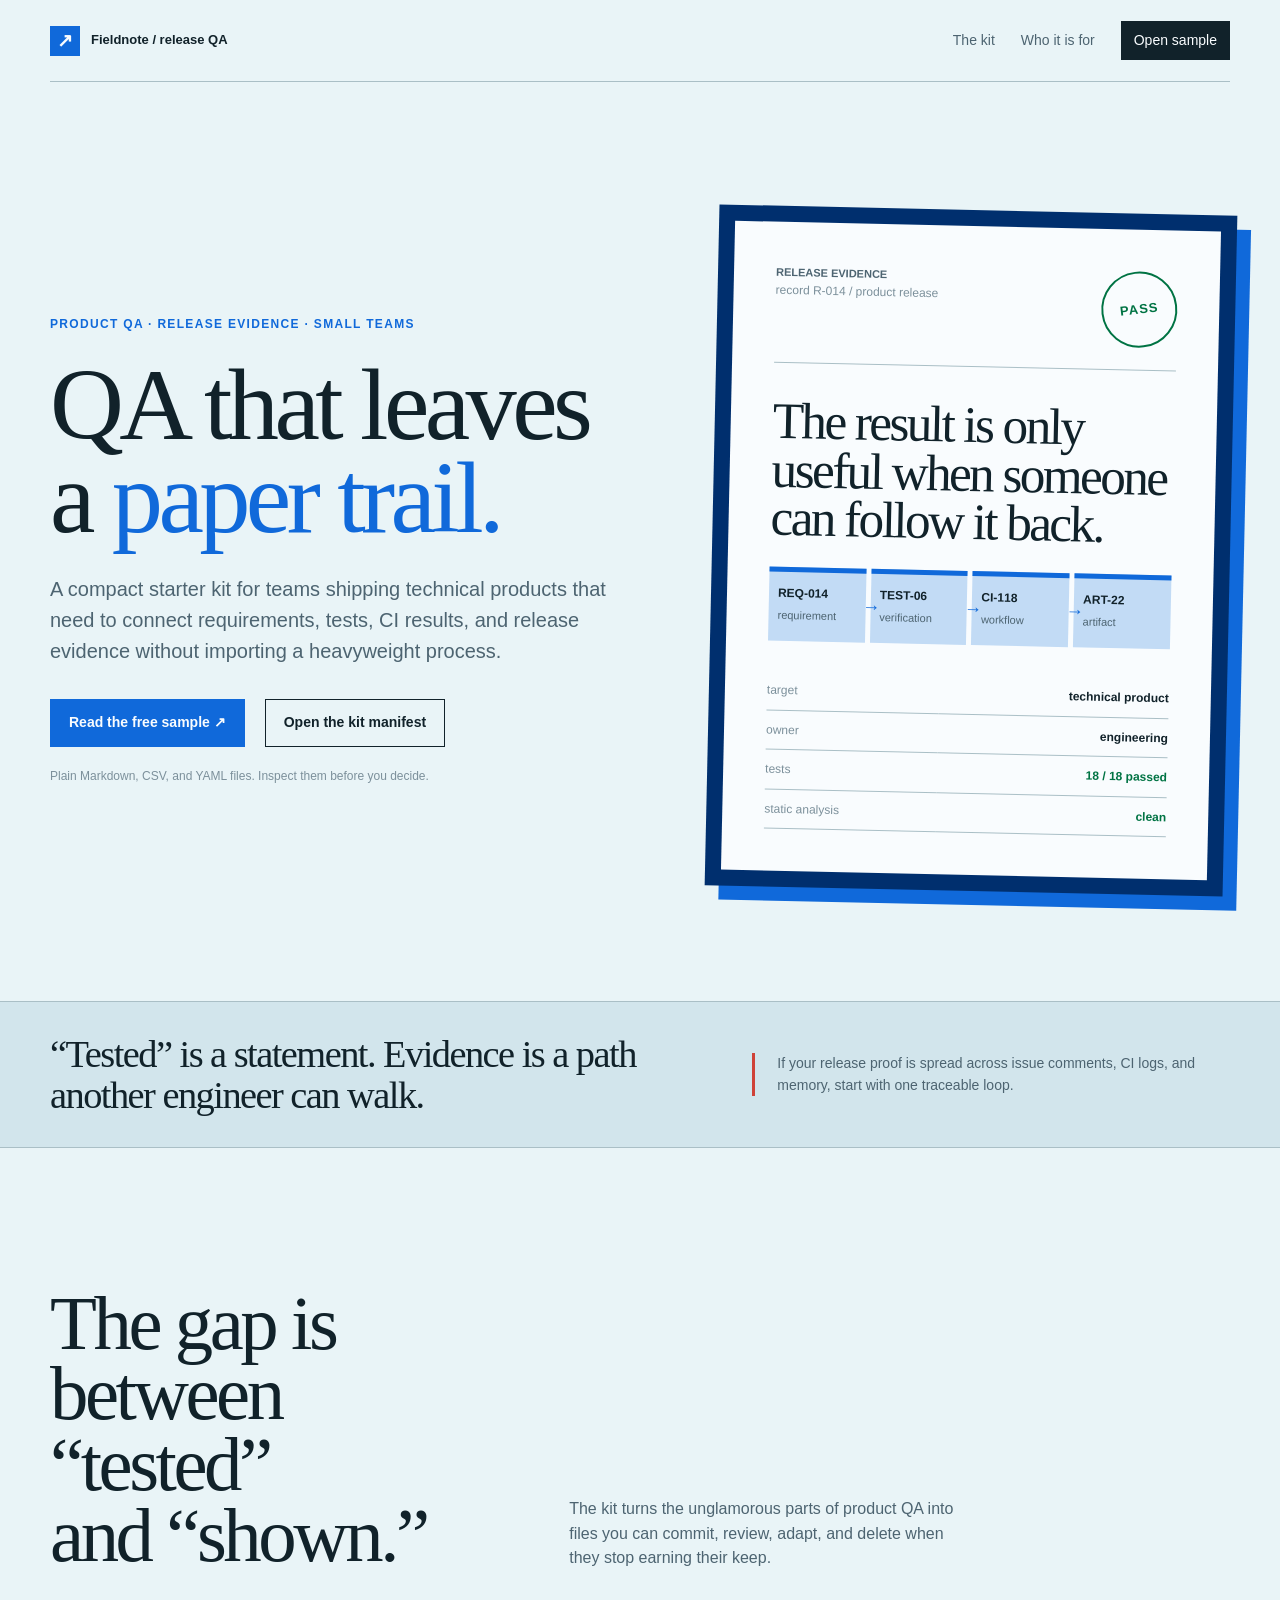
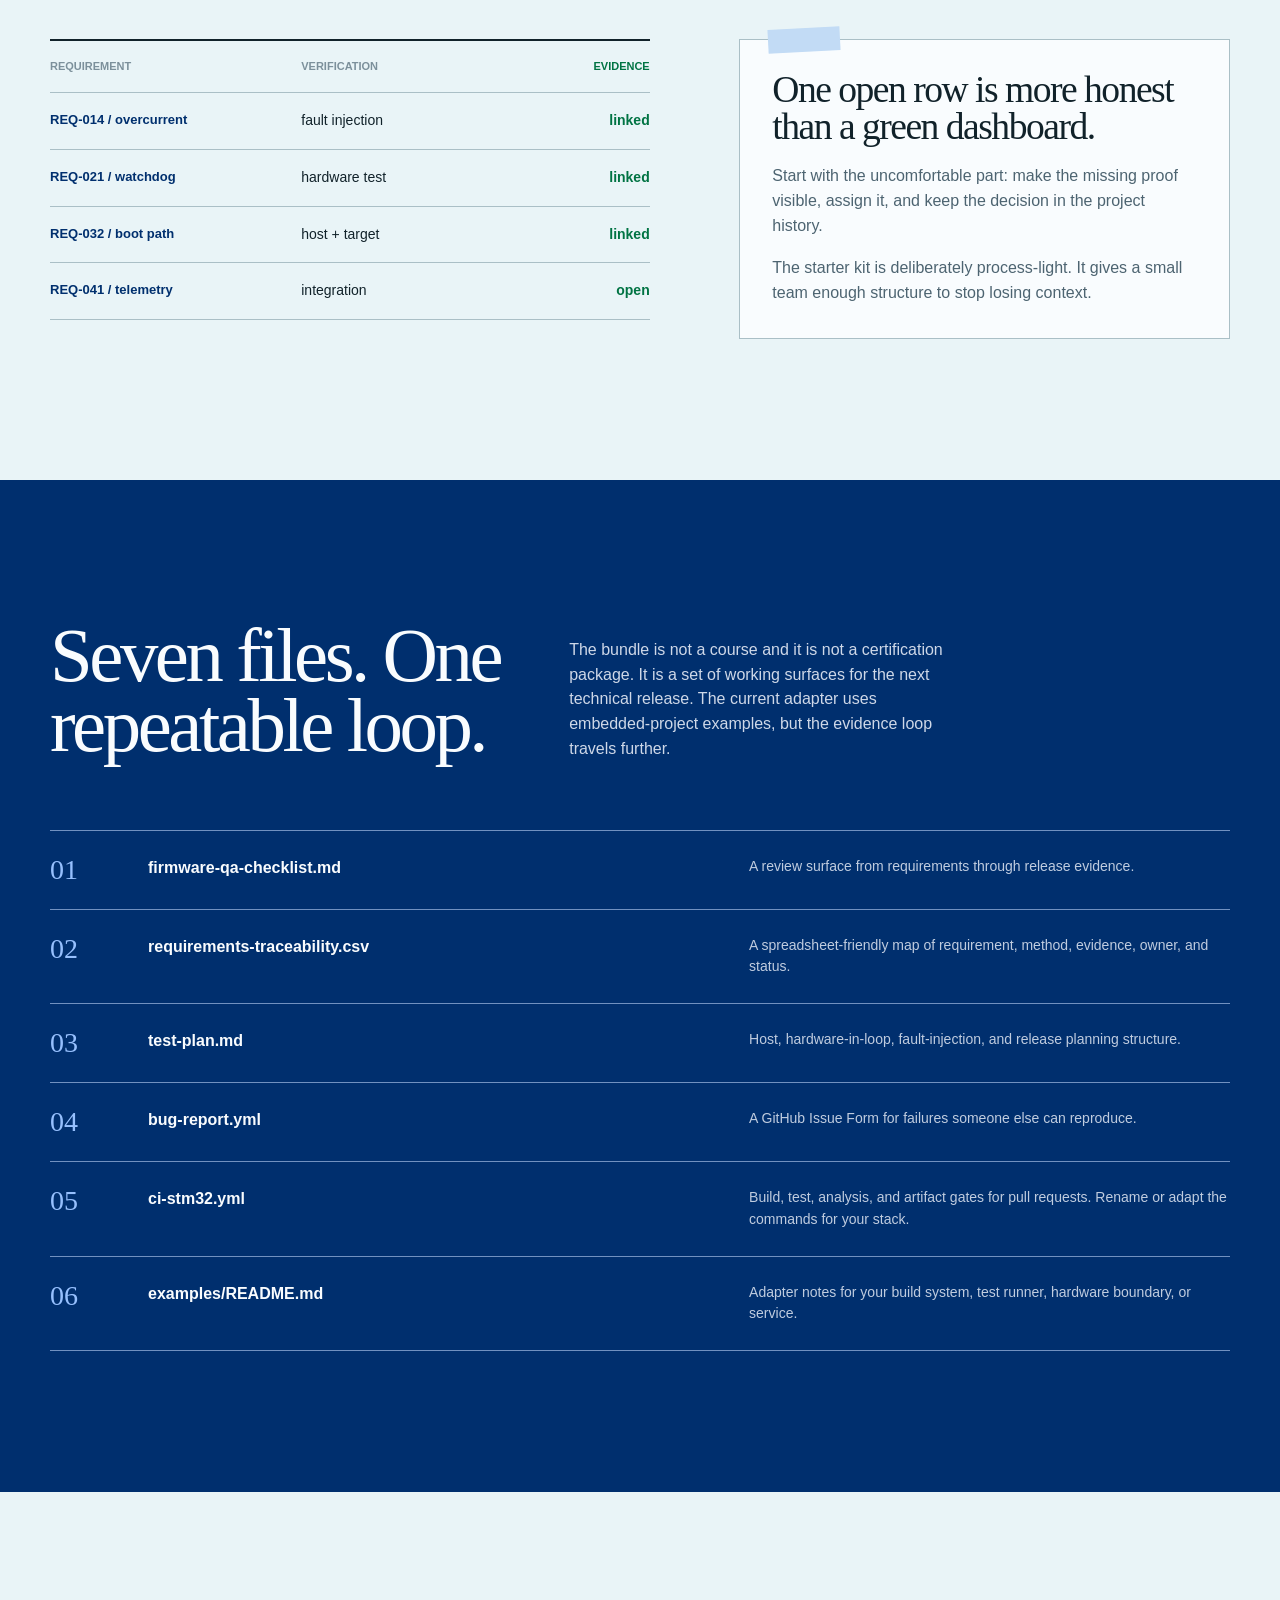
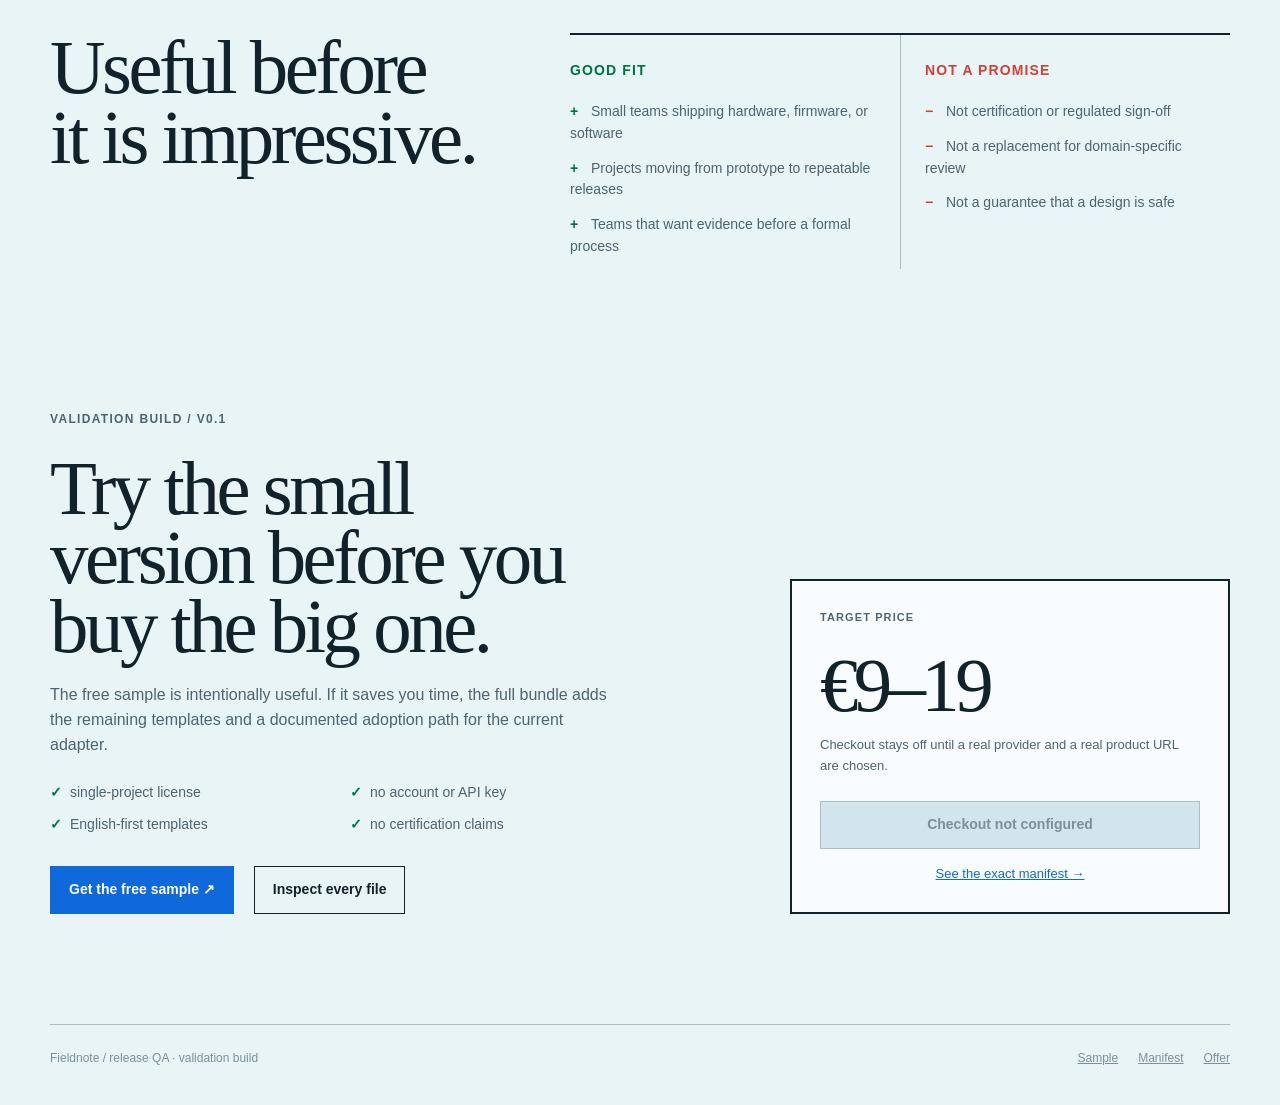
==== commit 3e2f5c60: "refine: broaden Fieldnote release QA positioning" ====
--- a/site/index.html
+++ b/site/index.html
@@ -3,9 +3,9 @@
 <head>
   <meta charset="utf-8">
   <meta name="viewport" content="width=device-width, initial-scale=1">
-  <meta name="description" content="A practical STM32 embedded firmware QA starter kit: traceability, tests, CI, and release evidence templates.">
+  <meta name="description" content="A practical release QA starter kit for small technical teams: traceability, tests, CI, and evidence templates.">
   <meta name="theme-color" content="#eef2f4">
-  <title>STM32 Embedded Firmware QA Starter Kit</title>
+  <title>Fieldnote — Release QA Starter Kit</title>
   <style>
 :root {
   --paper: oklch(96% 0.012 220);
@@ -215,9 +215,9 @@
 </head>
 <body>
   <header class="site-header shell">
-    <a class="wordmark" href="./" aria-label="Embedded Firmware QA home">
+    <a class="wordmark" href="./" aria-label="Fieldnote Release QA home">
       <span class="wordmark-mark" aria-hidden="true">↗</span>
-      <span>Fieldnote / firmware QA</span>
+      <span>Fieldnote / release QA</span>
     </a>
     <nav class="header-nav" aria-label="Primary navigation">
       <a href="#kit">The kit</a>
@@ -229,9 +229,9 @@
   <main>
     <section class="hero shell">
       <div class="hero-copy">
-        <p class="kicker">STM32 · C · FREERTOS · RELEASE EVIDENCE</p>
+        <p class="kicker">PRODUCT QA · RELEASE EVIDENCE · SMALL TEAMS</p>
         <h1>QA that leaves a <em>paper trail.</em></h1>
-        <p class="lede">A compact starter kit for firmware teams that need to connect requirements, tests, CI results, and release evidence without importing a heavyweight process.</p>
+        <p class="lede">A compact starter kit for teams shipping technical products that need to connect requirements, tests, CI results, and release evidence without importing a heavyweight process.</p>
         <div class="actions">
           <a class="button button-primary" href="sample-checklist.md">Read the free sample ↗</a>
           <a class="button button-secondary" href="kit-preview.html">Open the kit manifest</a>
@@ -244,21 +244,21 @@
           <div class="sheet-top">
             <div>
               <div class="sheet-label">Release evidence</div>
-              <div class="sheet-id">record R-014 / motor controller</div>
+              <div class="sheet-id">record R-014 / product release</div>
             </div>
             <span class="pass-stamp">PASS</span>
           </div>
           <h2 class="sheet-title">The result is only useful when someone can follow it back.</h2>
           <div class="evidence-rail" aria-label="Evidence path">
             <div class="rail-step"><strong>REQ-014</strong><span>requirement</span></div>
-            <div class="rail-step"><strong>TEST-06</strong><span>host test</span></div>
+            <div class="rail-step"><strong>TEST-06</strong><span>verification</span></div>
             <div class="rail-step"><strong>CI-118</strong><span>workflow</span></div>
             <div class="rail-step"><strong>ART-22</strong><span>artifact</span></div>
           </div>
           <table class="sheet-table">
             <tbody>
-              <tr><th scope="row">target</th><td>STM32G4</td></tr>
-              <tr><th scope="row">owner</th><td>firmware</td></tr>
+              <tr><th scope="row">target</th><td>technical product</td></tr>
+              <tr><th scope="row">owner</th><td>engineering</td></tr>
               <tr><th scope="row">tests</th><td class="ok">18 / 18 passed</td></tr>
               <tr><th scope="row">static analysis</th><td class="ok">clean</td></tr>
             </tbody>
@@ -270,14 +270,14 @@
     <section class="intro-band">
       <div class="intro-band-inner shell">
         <p>“Tested” is a statement. Evidence is a path another engineer can walk.</p>
-        <aside>If your release proof is spread across issue comments, terminal output, and memory, start with one traceable loop.</aside>
+        <aside>If your release proof is spread across issue comments, CI logs, and memory, start with one traceable loop.</aside>
       </div>
     </section>
 
     <section class="section shell" id="kit">
       <div class="section-heading">
         <h2>The gap is between “tested” and “shown.”</h2>
-        <p>The kit turns the unglamorous parts of embedded QA into files you can commit, review, adapt, and delete when they stop earning their keep.</p>
+        <p>The kit turns the unglamorous parts of product QA into files you can commit, review, adapt, and delete when they stop earning their keep.</p>
       </div>
       <div class="trace-layout">
         <div class="trace-table" aria-label="Example requirements traceability table">
@@ -299,15 +299,15 @@
       <div class="shell">
         <div class="section-heading">
           <h2 id="contents-title">Seven files. One repeatable loop.</h2>
-          <p>The bundle is not a course and it is not a certification package. It is a set of working surfaces for the next firmware project.</p>
+          <p>The bundle is not a course and it is not a certification package. It is a set of working surfaces for the next technical release. The current adapter uses embedded-project examples, but the evidence loop travels further.</p>
         </div>
         <div class="file-list">
           <div class="file-item"><span class="file-number">01</span><strong class="file-name">firmware-qa-checklist.md</strong><span class="file-purpose">A review surface from requirements through release evidence.</span></div>
           <div class="file-item"><span class="file-number">02</span><strong class="file-name">requirements-traceability.csv</strong><span class="file-purpose">A spreadsheet-friendly map of requirement, method, evidence, owner, and status.</span></div>
           <div class="file-item"><span class="file-number">03</span><strong class="file-name">test-plan.md</strong><span class="file-purpose">Host, hardware-in-loop, fault-injection, and release planning structure.</span></div>
           <div class="file-item"><span class="file-number">04</span><strong class="file-name">bug-report.yml</strong><span class="file-purpose">A GitHub Issue Form for failures someone else can reproduce.</span></div>
-          <div class="file-item"><span class="file-number">05</span><strong class="file-name">ci-stm32.yml</strong><span class="file-purpose">Build, test, analysis, and artifact gates for pull requests.</span></div>
-          <div class="file-item"><span class="file-number">06</span><strong class="file-name">examples/README.md</strong><span class="file-purpose">Adapter notes for your MCU, build system, test runner, and board.</span></div>
+          <div class="file-item"><span class="file-number">05</span><strong class="file-name">ci-stm32.yml</strong><span class="file-purpose">Build, test, analysis, and artifact gates for pull requests. Rename or adapt the commands for your stack.</span></div>
+          <div class="file-item"><span class="file-number">06</span><strong class="file-name">examples/README.md</strong><span class="file-purpose">Adapter notes for your build system, test runner, hardware boundary, or service.</span></div>
         </div>
       </div>
     </section>
@@ -319,16 +319,16 @@
           <div class="fit-column">
             <h3>Good fit</h3>
             <ul>
-              <li>STM32 projects with a small engineering team</li>
-              <li>Firmware moving from prototype to repeatable builds</li>
+              <li>Small teams shipping hardware, firmware, or software</li>
+              <li>Projects moving from prototype to repeatable releases</li>
               <li>Teams that want evidence before a formal process</li>
             </ul>
           </div>
           <div class="fit-column">
             <h3>Not a promise</h3>
             <ul>
-              <li>Not certification or a flight-readiness decision</li>
-              <li>Not a replacement for hardware-specific review</li>
+              <li>Not certification or regulated sign-off</li>
+              <li>Not a replacement for domain-specific review</li>
               <li>Not a guarantee that a design is safe</li>
             </ul>
           </div>
@@ -340,7 +340,7 @@
       <div>
         <p class="kicker">VALIDATION BUILD / V0.1</p>
         <h2>Try the small version before you buy the big one.</h2>
-        <p>The free sample is intentionally useful. If it saves you time, the full bundle adds the remaining templates and a documented adoption path.</p>
+        <p>The free sample is intentionally useful. If it saves you time, the full bundle adds the remaining templates and a documented adoption path for the current adapter.</p>
         <ul class="offer-list">
           <li>single-project license</li>
           <li>no account or API key</li>
@@ -360,7 +360,7 @@
   </main>
 
   <footer class="site-footer shell">
-    <span>Fieldnote / firmware QA · validation build</span>
+    <span>Fieldnote / release QA · validation build</span>
     <nav aria-label="Footer navigation"><a href="sample-checklist.md">Sample</a><a href="kit-preview.html">Manifest</a><a href="#offer">Offer</a></nav>
   </footer>
   <script src="site.js" defer></script>
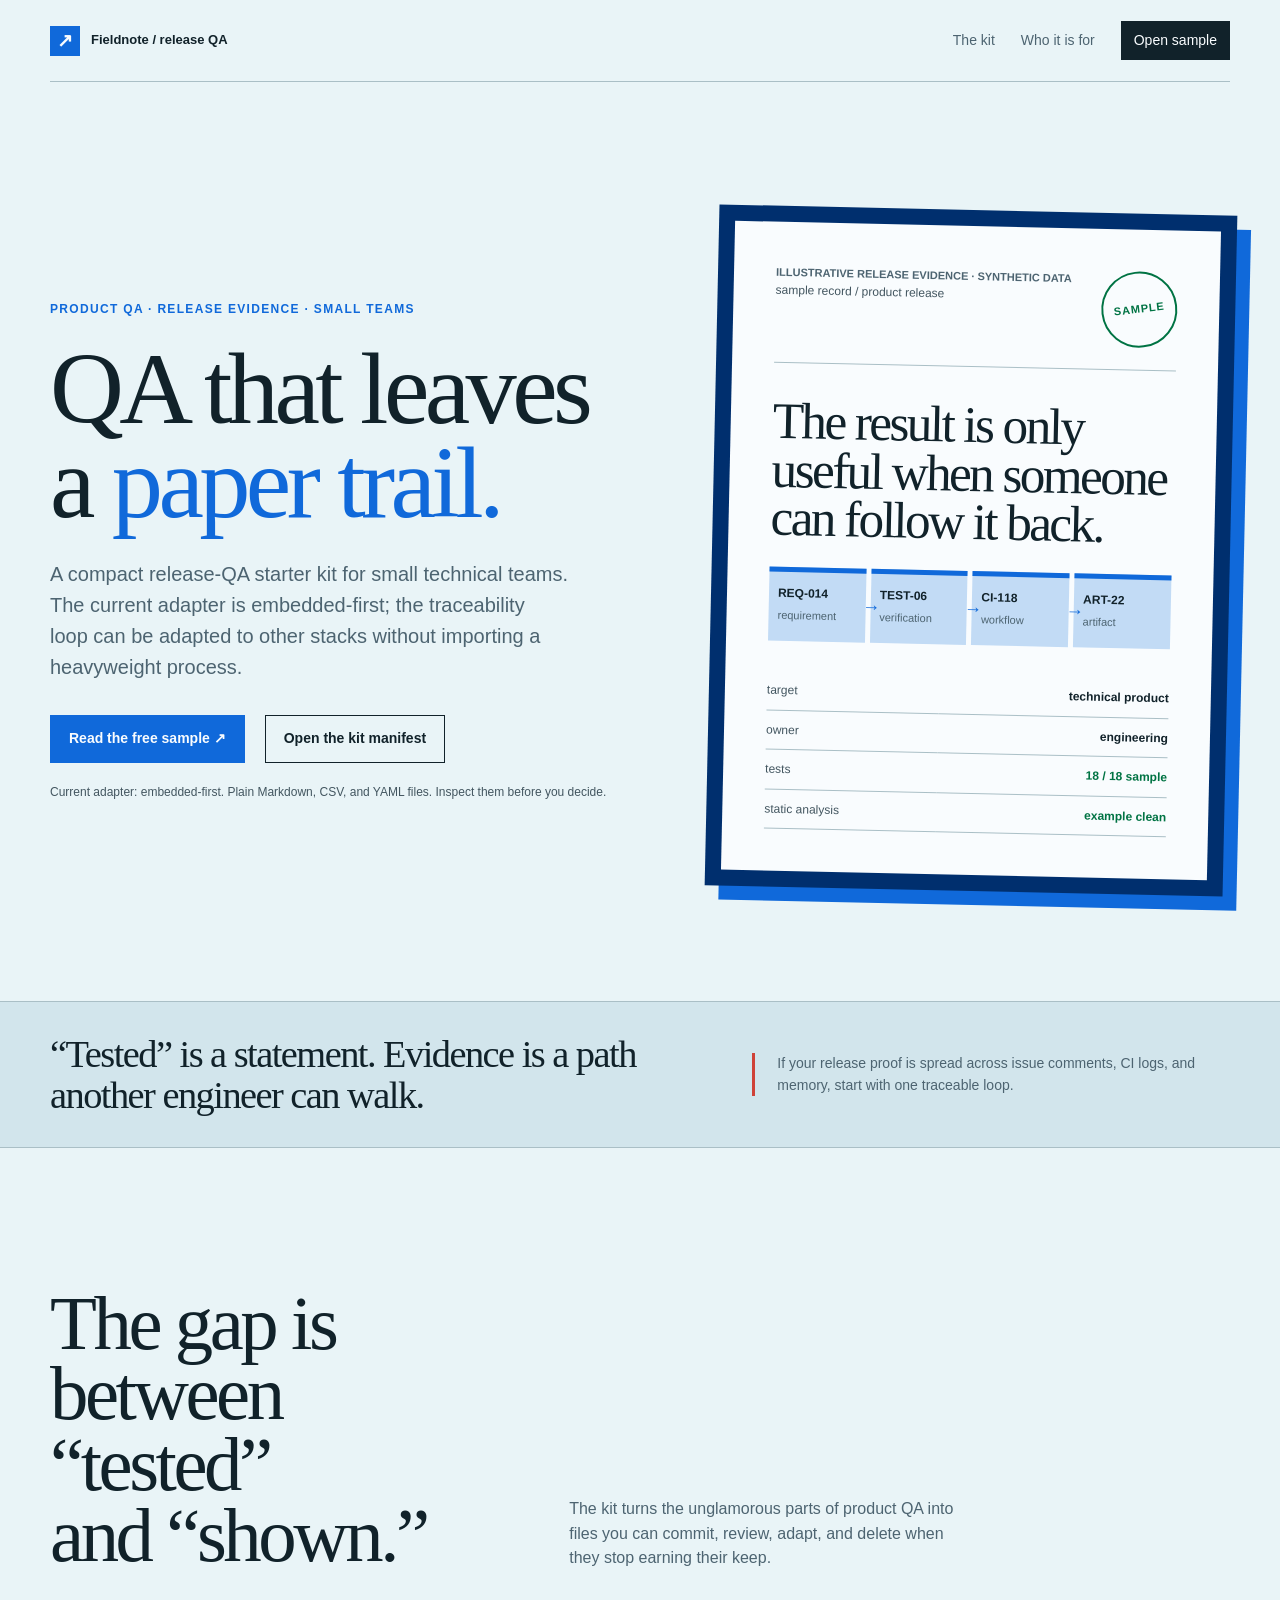
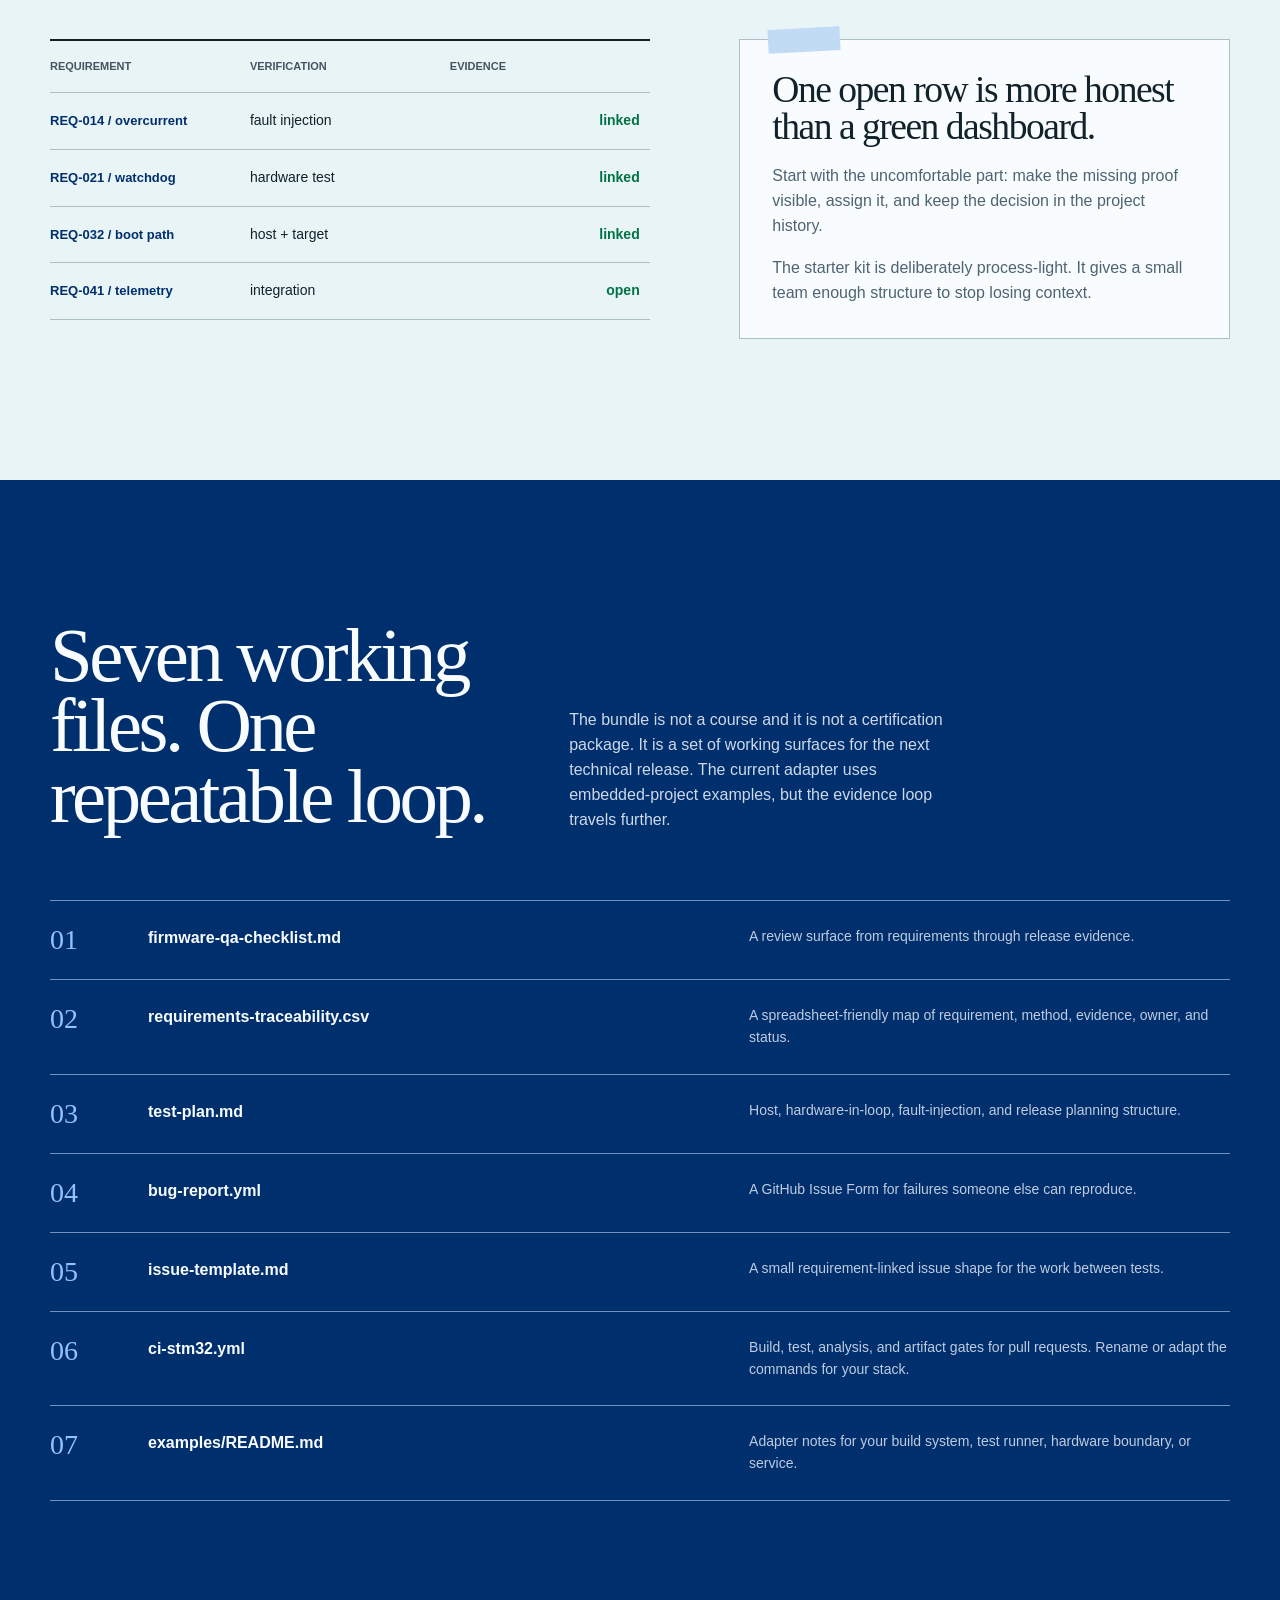
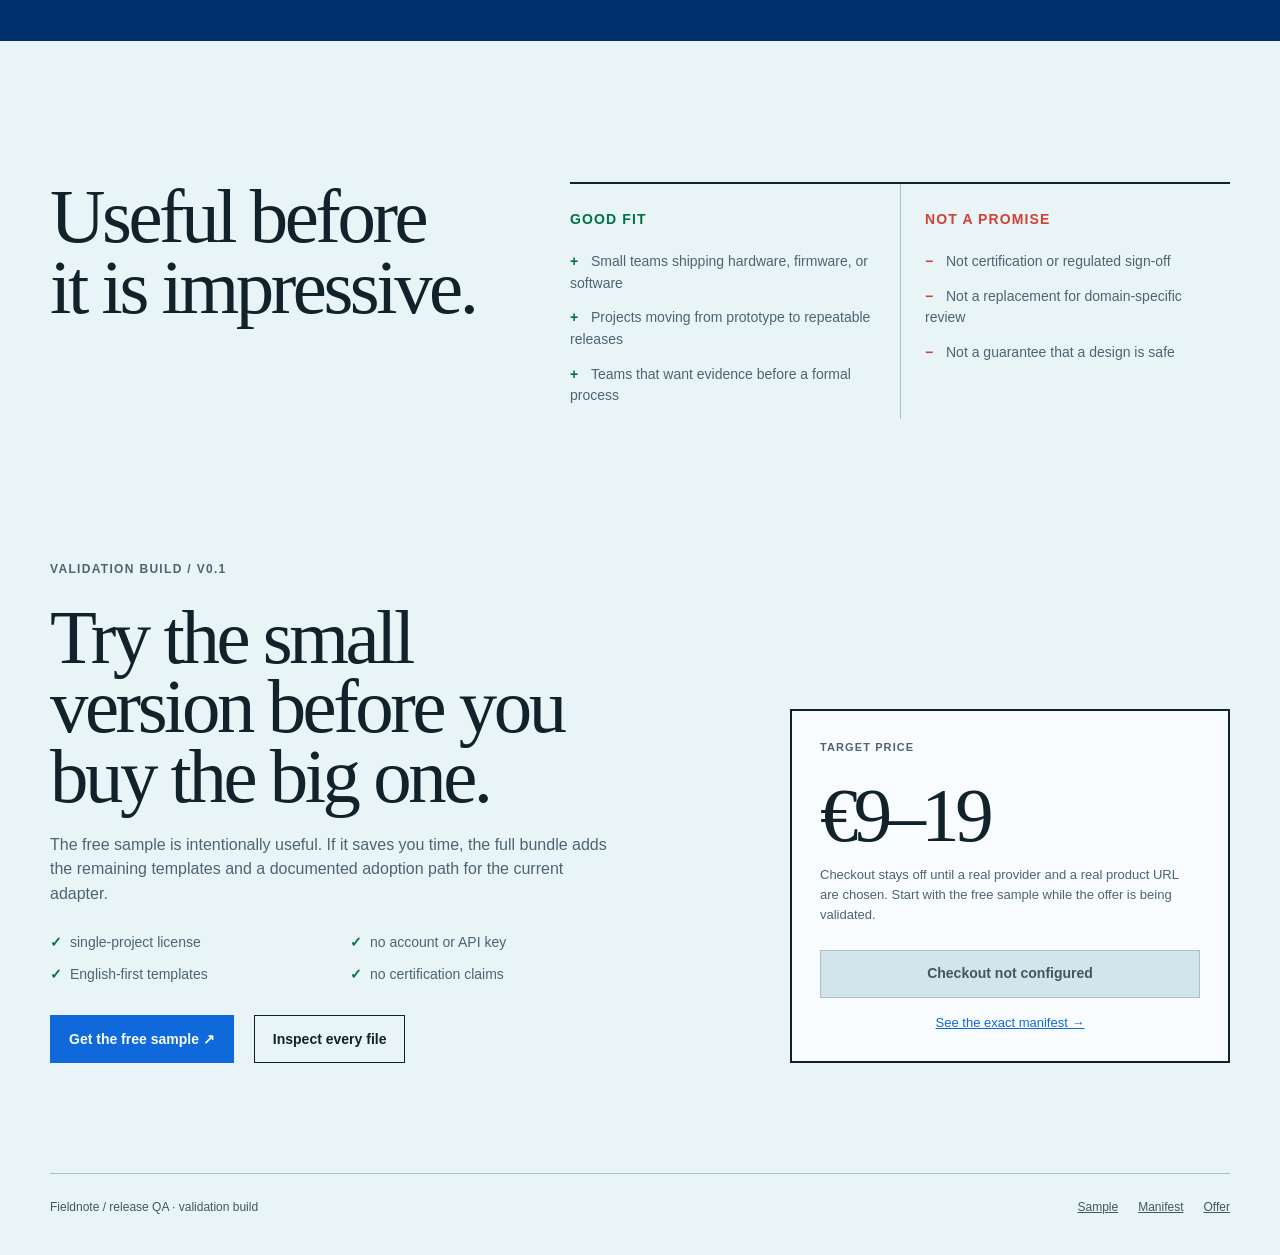
==== commit f16abb3e: "fix: align release QA proof and accessibility" ====
--- a/site/index.html
+++ b/site/index.html
@@ -13,7 +13,7 @@
   --white: oklch(99% 0.004 220);
   --ink: oklch(24% 0.028 232);
   --muted: oklch(49% 0.035 232);
-  --quiet: oklch(64% 0.028 232);
+  --quiet: oklch(44% 0.028 232);
   --line: oklch(79% 0.025 220);
   --blue: oklch(54% 0.19 258);
   --blue-deep: oklch(32% 0.12 258);
@@ -80,7 +80,7 @@
 .sheet-top { display: flex; align-items: flex-start; justify-content: space-between; gap: 20px; padding-bottom: 22px; border-bottom: 1px solid var(--line); }
 .sheet-label { color: var(--muted); font-size: 11px; font-weight: 800; text-transform: uppercase; }
 .sheet-id { color: var(--quiet); font-size: 12px; }
-.pass-stamp { display: inline-grid; place-items: center; width: 76px; height: 76px; border: 2px solid var(--green); border-radius: 50%; color: var(--green); font-size: 13px; font-weight: 900; letter-spacing: .08em; transform: rotate(-8deg); }
+.pass-stamp { display: inline-grid; place-items: center; width: 76px; height: 76px; border: 2px solid var(--green); border-radius: 50%; color: var(--green); font-size: 11px; font-weight: 900; letter-spacing: .08em; text-align: center; transform: rotate(-8deg); }
 .sheet-title { margin: 34px 0 24px; font-family: var(--display); font-size: clamp(2rem, 4vw, 3.25rem); font-weight: 400; letter-spacing: -.05em; line-height: .95; }
 .evidence-rail { display: grid; grid-template-columns: repeat(4, 1fr); gap: 5px; margin: 22px 0 30px; }
 .rail-step { position: relative; min-height: 74px; padding: 12px 9px; border-top: 5px solid var(--blue); background: var(--blue-pale); }
@@ -106,11 +106,12 @@
 .section-heading h2 { max-width: 720px; margin: 0; font-size: clamp(2.7rem, 6vw, 5.5rem); line-height: .92; }
 .section-heading p { max-width: 390px; margin: 0; color: var(--muted); }
 .trace-layout { display: grid; grid-template-columns: 1.1fr .9fr; gap: clamp(36px, 7vw, 100px); align-items: start; }
-.trace-table { border-top: 2px solid var(--ink); }
-.trace-row { display: grid; grid-template-columns: 1.2fr .8fr .9fr; gap: 18px; padding: 17px 0; border-bottom: 1px solid var(--line); font-size: 14px; }
-.trace-row.header { color: var(--quiet); font-size: 11px; font-weight: 800; text-transform: uppercase; }
-.trace-row code { color: var(--blue-deep); font-family: var(--text); font-size: 13px; font-weight: 800; }
-.trace-row span:last-child { color: var(--green); font-weight: 800; text-align: right; }
+.trace-table { width: 100%; border-top: 2px solid var(--ink); border-collapse: collapse; table-layout: fixed; }
+.trace-table th, .trace-table td { padding: 17px 10px 17px 0; border-bottom: 1px solid var(--line); text-align: left; font-size: 14px; vertical-align: top; }
+.trace-table th { color: var(--quiet); font-size: 11px; font-weight: 800; text-transform: uppercase; }
+.trace-table td:first-child { width: 43%; }
+.trace-table td code { color: var(--blue-deep); font-family: var(--text); font-size: 13px; font-weight: 800; overflow-wrap: anywhere; }
+.trace-table td:last-child { color: var(--green); font-weight: 800; text-align: right; }
 .margin-note { position: relative; padding: 32px; border: 1px solid var(--line); background: var(--white); }
 .margin-note::before { content: ""; position: absolute; top: -12px; left: 28px; width: 72px; height: 24px; background: var(--blue-pale); transform: rotate(-3deg); }
 .margin-note h3 { margin-bottom: 18px; font-family: var(--display); font-size: 2.35rem; font-weight: 400; line-height: .98; letter-spacing: -.04em; }
@@ -195,9 +196,9 @@
   .rail-step::after { right: -11px; font-size: 13px; }
   .rail-step strong { font-size: 10px; }
   .rail-step span { font-size: 9px; }
-  .trace-row { grid-template-columns: 1fr 1fr; gap: 8px; }
-  .trace-row span:last-child { text-align: left; }
-  .trace-row.header span:last-child { display: none; }
+  .trace-table th, .trace-table td { padding: 13px 5px 13px 0; font-size: 11px; }
+  .trace-table th { font-size: 9px; }
+  .trace-table td code { font-size: 10px; }
   .file-item { grid-template-columns: 45px 1fr; gap: 12px; }
   .file-purpose { grid-column: 2; }
   .fit-columns, .offer-list, .boundary { grid-template-columns: 1fr; }
@@ -231,22 +232,22 @@
       <div class="hero-copy">
         <p class="kicker">PRODUCT QA · RELEASE EVIDENCE · SMALL TEAMS</p>
         <h1>QA that leaves a <em>paper trail.</em></h1>
-        <p class="lede">A compact starter kit for teams shipping technical products that need to connect requirements, tests, CI results, and release evidence without importing a heavyweight process.</p>
+        <p class="lede">A compact release-QA starter kit for small technical teams. The current adapter is embedded-first; the traceability loop can be adapted to other stacks without importing a heavyweight process.</p>
         <div class="actions">
           <a class="button button-primary" href="sample-checklist.md">Read the free sample ↗</a>
           <a class="button button-secondary" href="kit-preview.html">Open the kit manifest</a>
         </div>
-        <p class="hero-caption">Plain Markdown, CSV, and YAML files. Inspect them before you decide.</p>
+        <p class="hero-caption">Current adapter: embedded-first. Plain Markdown, CSV, and YAML files. Inspect them before you decide.</p>
       </div>
 
       <div class="evidence-card" aria-label="Example release evidence sheet">
         <div class="evidence-sheet">
           <div class="sheet-top">
             <div>
-              <div class="sheet-label">Release evidence</div>
-              <div class="sheet-id">record R-014 / product release</div>
+              <div class="sheet-label">Illustrative release evidence · synthetic data</div>
+              <div class="sheet-id">sample record / product release</div>
             </div>
-            <span class="pass-stamp">PASS</span>
+            <span class="pass-stamp">SAMPLE</span>
           </div>
           <h2 class="sheet-title">The result is only useful when someone can follow it back.</h2>
           <div class="evidence-rail" aria-label="Evidence path">
@@ -259,8 +260,8 @@
             <tbody>
               <tr><th scope="row">target</th><td>technical product</td></tr>
               <tr><th scope="row">owner</th><td>engineering</td></tr>
-              <tr><th scope="row">tests</th><td class="ok">18 / 18 passed</td></tr>
-              <tr><th scope="row">static analysis</th><td class="ok">clean</td></tr>
+              <tr><th scope="row">tests</th><td class="ok">18 / 18 sample</td></tr>
+              <tr><th scope="row">static analysis</th><td class="ok">example clean</td></tr>
             </tbody>
           </table>
         </div>
@@ -280,13 +281,15 @@
         <p>The kit turns the unglamorous parts of product QA into files you can commit, review, adapt, and delete when they stop earning their keep.</p>
       </div>
       <div class="trace-layout">
-        <div class="trace-table" aria-label="Example requirements traceability table">
-          <div class="trace-row header"><span>requirement</span><span>verification</span><span>evidence</span></div>
-          <div class="trace-row"><code>REQ-014 / overcurrent</code><span>fault injection</span><span>linked</span></div>
-          <div class="trace-row"><code>REQ-021 / watchdog</code><span>hardware test</span><span>linked</span></div>
-          <div class="trace-row"><code>REQ-032 / boot path</code><span>host + target</span><span>linked</span></div>
-          <div class="trace-row"><code>REQ-041 / telemetry</code><span>integration</span><span>open</span></div>
-        </div>
+        <table class="trace-table" aria-label="Example requirements traceability table">
+          <thead><tr><th scope="col">requirement</th><th scope="col">verification</th><th scope="col">evidence</th></tr></thead>
+          <tbody>
+            <tr><td><code>REQ-014 / overcurrent</code></td><td>fault injection</td><td>linked</td></tr>
+            <tr><td><code>REQ-021 / watchdog</code></td><td>hardware test</td><td>linked</td></tr>
+            <tr><td><code>REQ-032 / boot path</code></td><td>host + target</td><td>linked</td></tr>
+            <tr><td><code>REQ-041 / telemetry</code></td><td>integration</td><td>open</td></tr>
+          </tbody>
+        </table>
         <aside class="margin-note">
           <h3>One open row is more honest than a green dashboard.</h3>
           <p>Start with the uncomfortable part: make the missing proof visible, assign it, and keep the decision in the project history.</p>
@@ -298,7 +301,7 @@
     <section class="section blue-field" aria-labelledby="contents-title">
       <div class="shell">
         <div class="section-heading">
-          <h2 id="contents-title">Seven files. One repeatable loop.</h2>
+          <h2 id="contents-title">Seven working files. One repeatable loop.</h2>
           <p>The bundle is not a course and it is not a certification package. It is a set of working surfaces for the next technical release. The current adapter uses embedded-project examples, but the evidence loop travels further.</p>
         </div>
         <div class="file-list">
@@ -306,8 +309,9 @@
           <div class="file-item"><span class="file-number">02</span><strong class="file-name">requirements-traceability.csv</strong><span class="file-purpose">A spreadsheet-friendly map of requirement, method, evidence, owner, and status.</span></div>
           <div class="file-item"><span class="file-number">03</span><strong class="file-name">test-plan.md</strong><span class="file-purpose">Host, hardware-in-loop, fault-injection, and release planning structure.</span></div>
           <div class="file-item"><span class="file-number">04</span><strong class="file-name">bug-report.yml</strong><span class="file-purpose">A GitHub Issue Form for failures someone else can reproduce.</span></div>
-          <div class="file-item"><span class="file-number">05</span><strong class="file-name">ci-stm32.yml</strong><span class="file-purpose">Build, test, analysis, and artifact gates for pull requests. Rename or adapt the commands for your stack.</span></div>
-          <div class="file-item"><span class="file-number">06</span><strong class="file-name">examples/README.md</strong><span class="file-purpose">Adapter notes for your build system, test runner, hardware boundary, or service.</span></div>
+          <div class="file-item"><span class="file-number">05</span><strong class="file-name">issue-template.md</strong><span class="file-purpose">A small requirement-linked issue shape for the work between tests.</span></div>
+          <div class="file-item"><span class="file-number">06</span><strong class="file-name">ci-stm32.yml</strong><span class="file-purpose">Build, test, analysis, and artifact gates for pull requests. Rename or adapt the commands for your stack.</span></div>
+          <div class="file-item"><span class="file-number">07</span><strong class="file-name">examples/README.md</strong><span class="file-purpose">Adapter notes for your build system, test runner, hardware boundary, or service.</span></div>
         </div>
       </div>
     </section>
@@ -352,8 +356,8 @@
       <aside class="price-sheet" id="checkout">
         <p class="price-label">Target price</p>
         <strong class="price">€9–19</strong>
-        <p class="price-note">Checkout stays off until a real provider and a real product URL are chosen.</p>
-        <a class="button button-disabled" data-checkout-url="" href="#checkout" aria-disabled="true">Checkout not configured</a>
+        <p class="price-note">Checkout stays off until a real provider and a real product URL are chosen. Start with the free sample while the offer is being validated.</p>
+        <span class="button button-disabled" data-checkout-url="" role="status">Checkout not configured</span>
         <a href="kit-preview.html">See the exact manifest →</a>
       </aside>
     </section>
